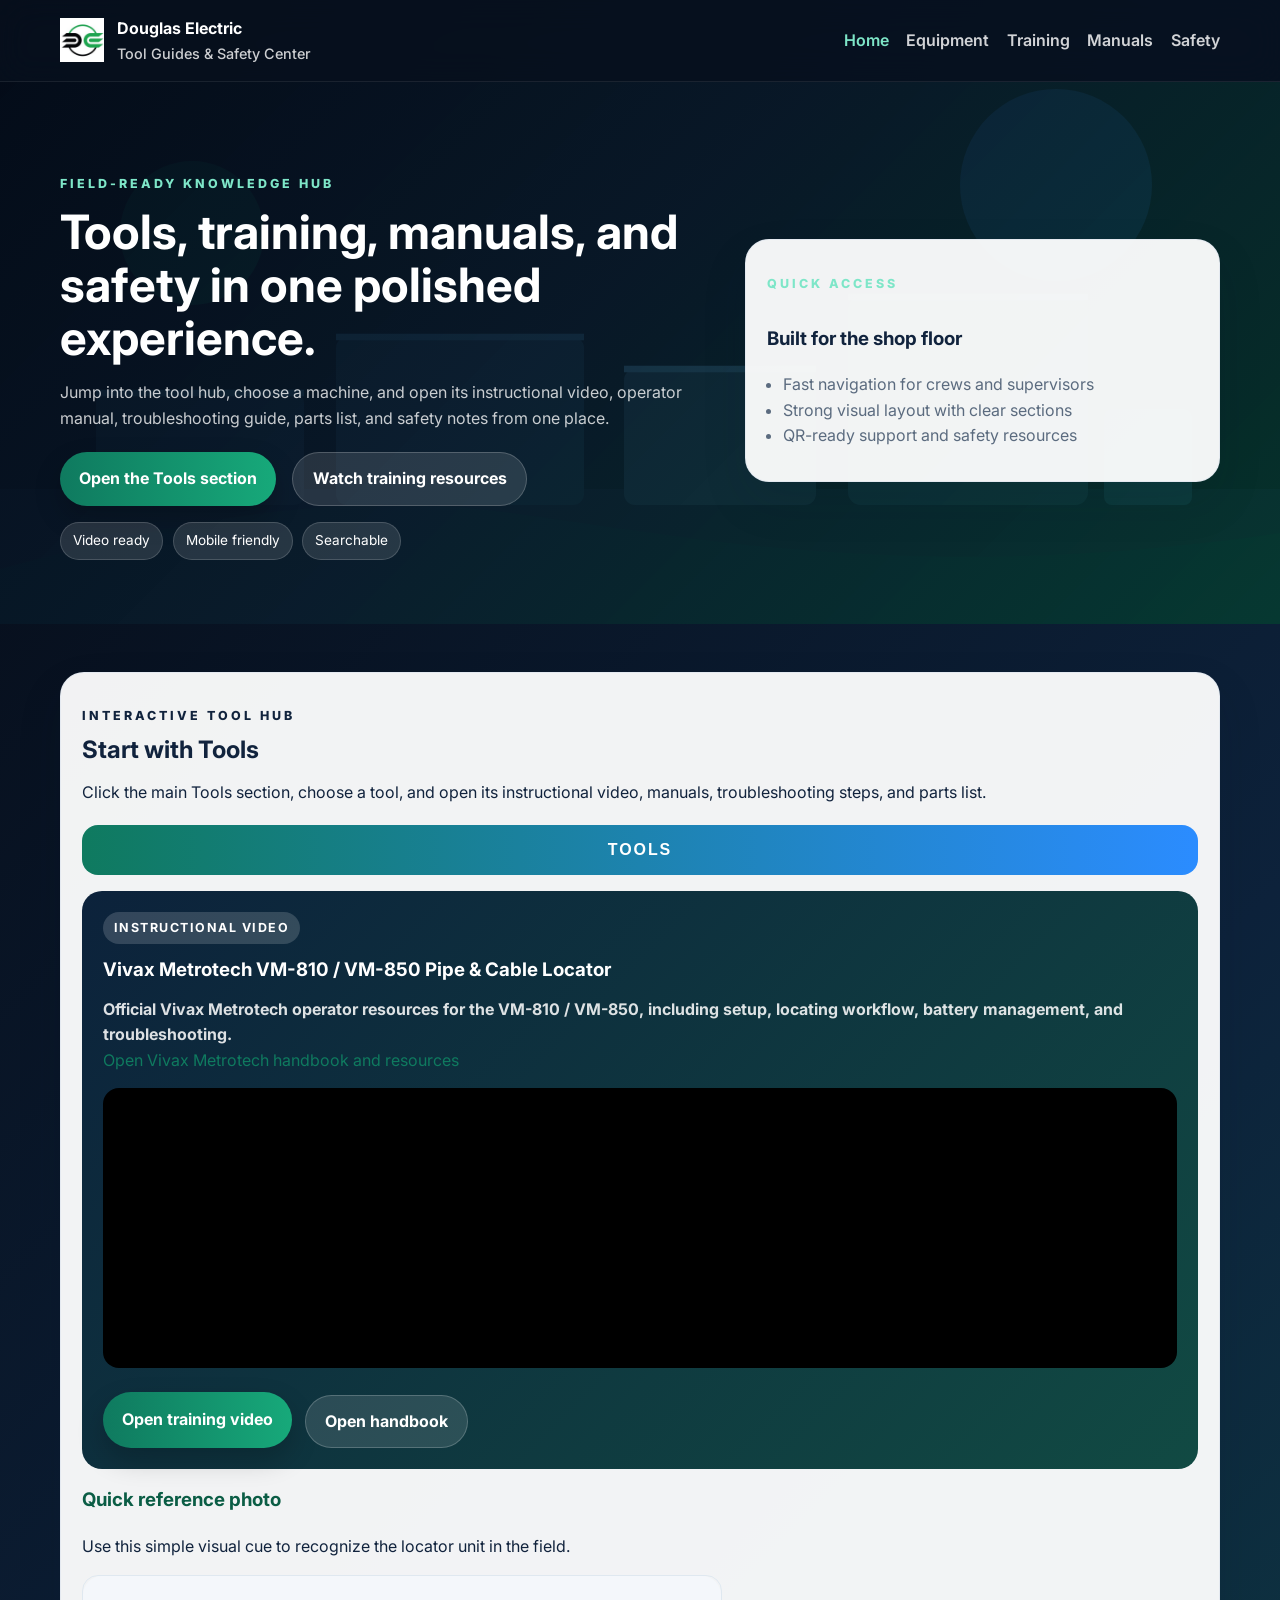
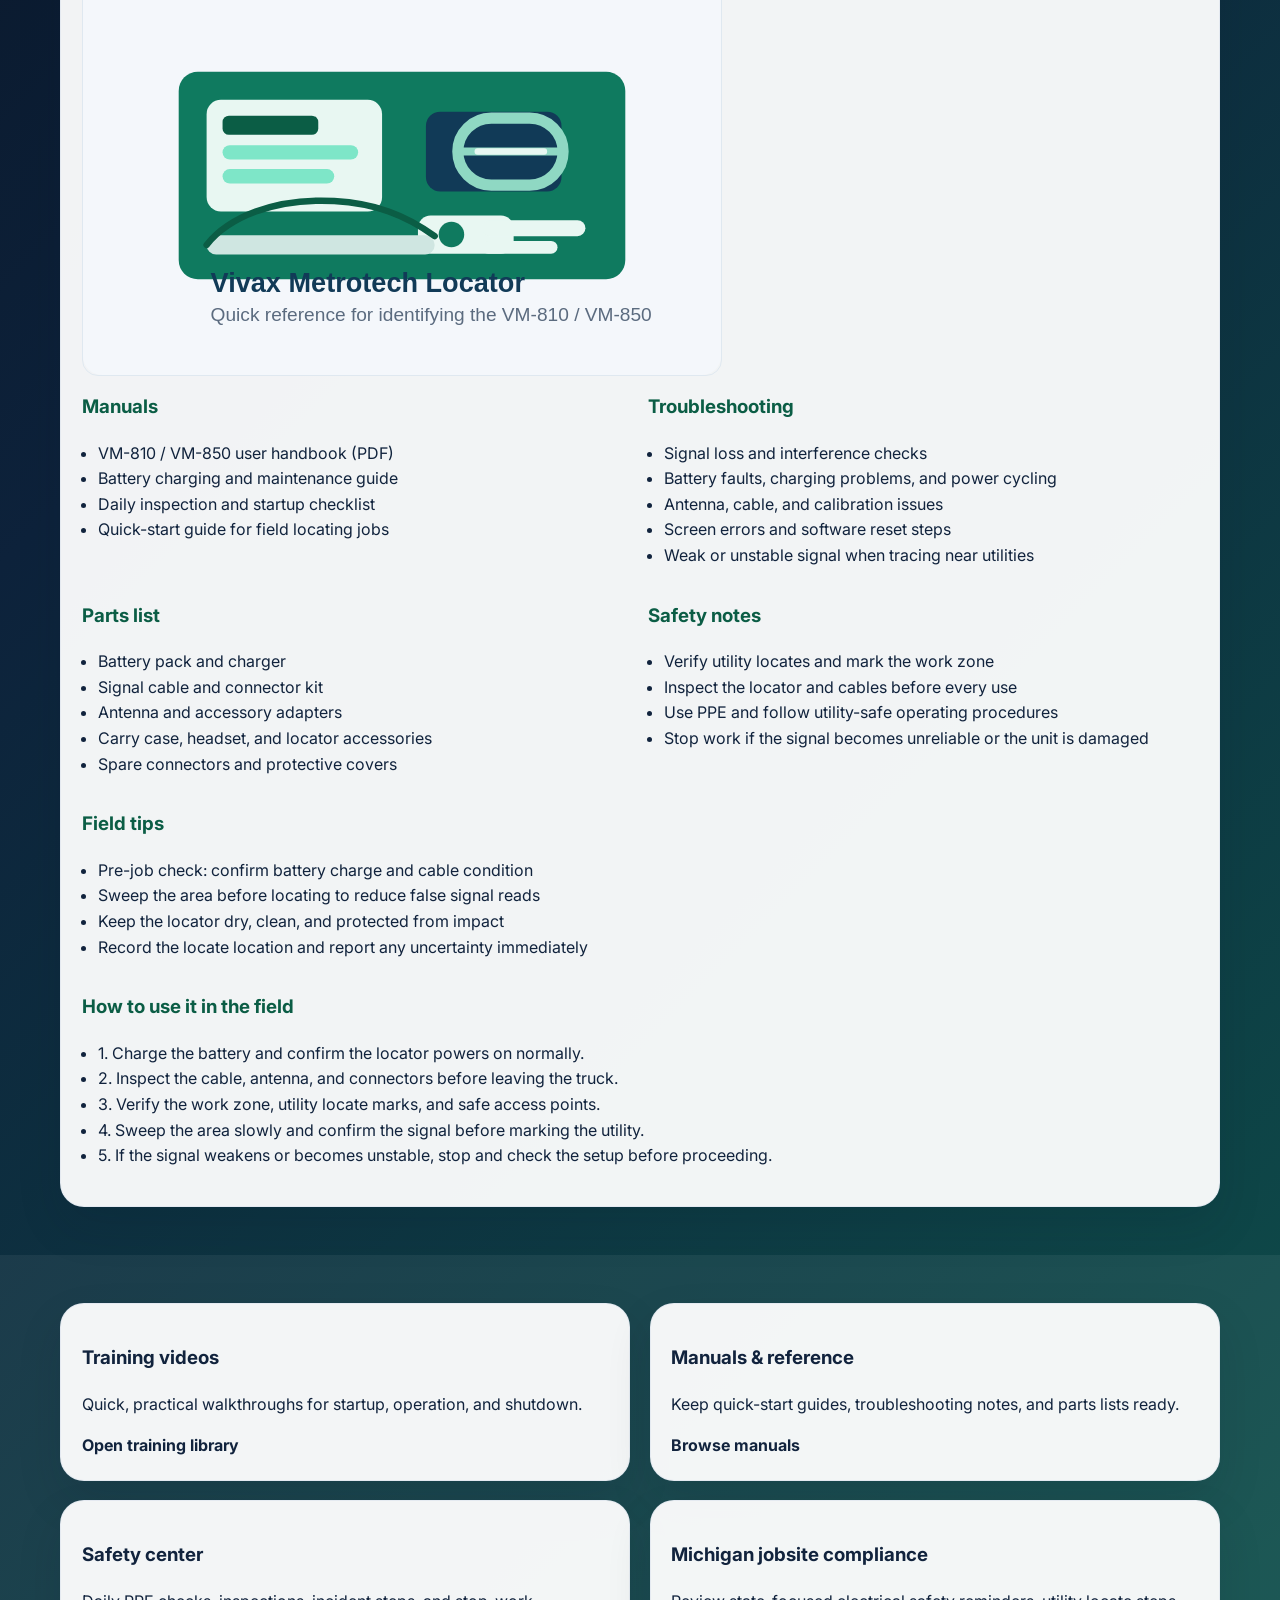
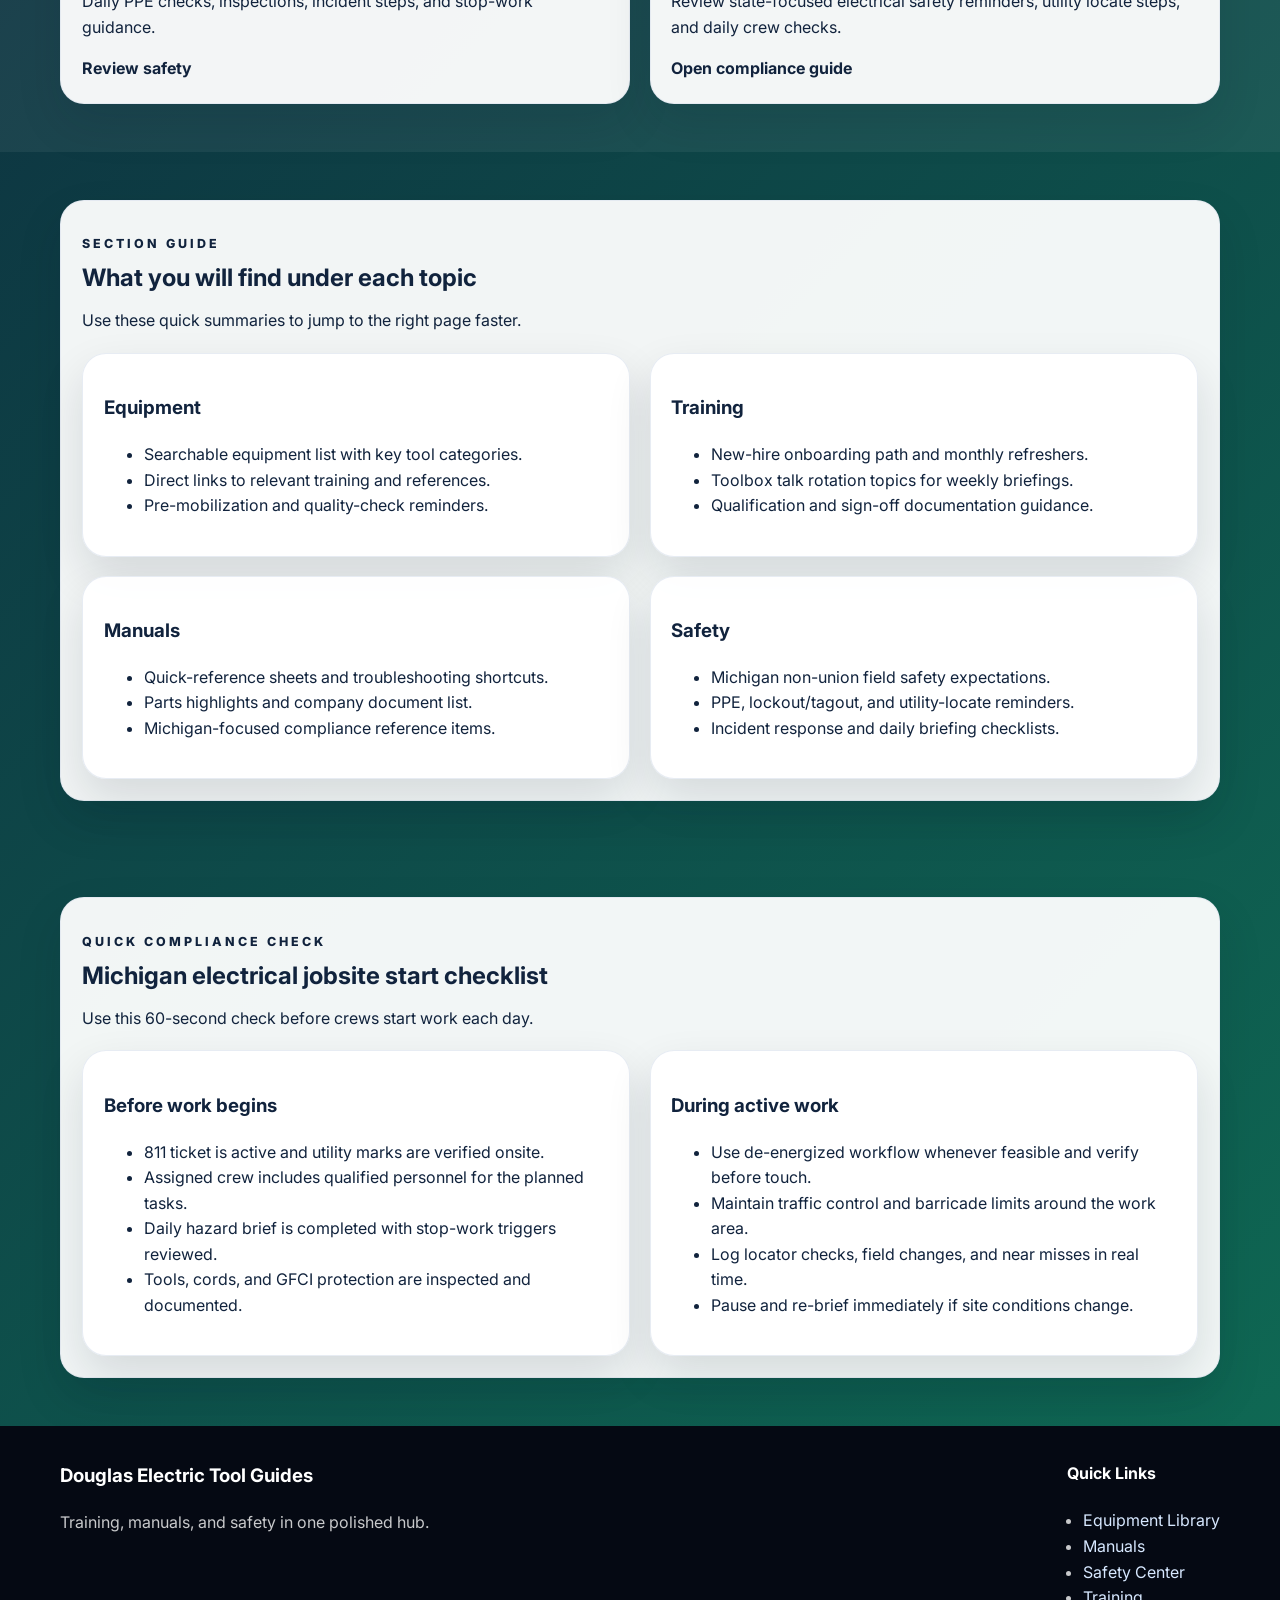
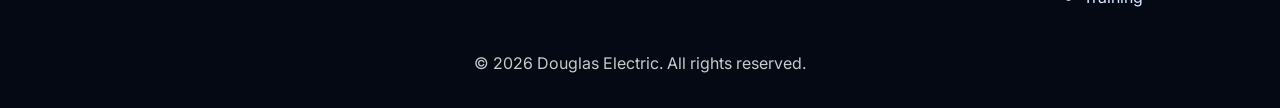
==== index.html @ 8fb86970 "Add VM-810 reference image" ====
<!DOCTYPE html>
<html lang="en">
  <head>
    <meta charset="UTF-8" />
    <meta name="viewport" content="width=device-width, initial-scale=1.0" />
    <meta name="description" content="Douglas Electric Tool Guides is a polished resource hub for equipment training, manuals, troubleshooting, and safety resources." />
    <meta http-equiv="Cache-Control" content="no-cache, no-store, must-revalidate" />
    <meta http-equiv="Pragma" content="no-cache" />
    <meta http-equiv="Expires" content="0" />
    <title>Douglas Electric Tool Guides</title>
    <link rel="preconnect" href="https://fonts.googleapis.com" />
    <link rel="preconnect" href="https://fonts.gstatic.com" crossorigin />
    <link href="https://fonts.googleapis.com/css2?family=Inter:wght@400;500;600;700;800&display=swap" rel="stylesheet" />
    <link rel="stylesheet" href="css/style.css" />
  </head>
  <body>
    <header class="site-header">
      <div class="container nav-bar">
        <a class="brand" href="index.html">
          <img src="images/logo.webp" alt="Douglas Electric logo" />
          <div>
            <strong>Douglas Electric</strong>
            <span>Tool Guides & Safety Center</span>
          </div>
        </a>
        <button class="menu-toggle" aria-label="Toggle navigation">☰</button>
        <nav class="site-nav">
          <a href="index.html" class="active">Home</a>
          <a href="equipment.html">Equipment</a>
          <a href="training.html">Training</a>
          <a href="manuals.html">Manuals</a>
          <a href="safety.html">Safety</a>
        </nav>
      </div>
    </header>

    <main>
      <section class="hero-shell">
        <div class="container hero-grid">
          <div class="hero-copy">
            <p class="eyebrow">Field-ready knowledge hub</p>
            <h1>Tools, training, manuals, and safety in one polished experience.</h1>
            <p class="hero-text">Jump into the tool hub, choose a machine, and open its instructional video, operator manual, troubleshooting guide, parts list, and safety notes from one place.</p>
            <div class="hero-actions">
              <a class="btn btn-primary" href="#toolHub">Open the Tools section</a>
              <a class="btn btn-secondary" href="training.html">Watch training resources</a>
            </div>
            <div class="hero-badges">
              <span>Video ready</span>
              <span>Mobile friendly</span>
              <span>Searchable</span>
            </div>
          </div>
          <div class="hero-panel">
            <div class="hero-panel-card">
              <p class="eyebrow">Quick access</p>
              <h3>Built for the shop floor</h3>
              <ul>
                <li>Fast navigation for crews and supervisors</li>
                <li>Strong visual layout with clear sections</li>
                <li>QR-ready support and safety resources</li>
              </ul>
            </div>
          </div>
        </div>
      </section>

      <section class="section" id="toolHub">
        <div class="container">
          <div class="section-card">
            <div class="section-heading">
              <p class="eyebrow">Interactive tool hub</p>
              <h2>Start with Tools</h2>
              <p>Click the main Tools section, choose a tool, and open its instructional video, manuals, troubleshooting steps, and parts list.</p>
            </div>

            <button class="mega-toggle" id="toolsToggle" type="button">Tools</button>

            <div class="tool-list" id="toolList">
              <button class="tool-choice active" type="button" data-tool="vm810">Vivax Metrotech VM-810 / VM-850 Pipe &amp; Cable Locator</button>
              <button class="tool-choice" type="button" data-tool="fusion">Fusion Machine</button>
              <button class="tool-choice" type="button" data-tool="vacuum">Vacuum Excavator</button>
              <button class="tool-choice" type="button" data-tool="mini">Mini Excavator</button>
              <button class="tool-choice" type="button" data-tool="drill">Directional Drill</button>
              <button class="tool-choice" type="button" data-tool="generator">Generator</button>
            </div>

            <div class="tool-details">
              <div class="video-card">
                <div class="video-screen">
                  <div class="media-preview">
                    <div class="media-badge">Instructional video</div>
                    <h3 id="detailTitle">Vivax Metrotech VM-810 / VM-850</h3>
                    <p id="detailVideo">Start-up, locating workflow, battery care, and troubleshooting guidance for the field.</p>
                    <iframe
                      class="video-frame"
                      title="Vivax Metrotech VM-810 and VM-850 training video"
                      src="https://www.youtube-nocookie.com/embed/Twx8-DdhX3w?rel=0&cachebust=20260730"
                      loading="lazy"
                      referrerpolicy="strict-origin-when-cross-origin"
                      allow="accelerometer; autoplay; clipboard-write; encrypted-media; gyroscope; picture-in-picture; web-share"
                      allowfullscreen>
                    </iframe>
                    <div class="video-actions">
                      <a class="btn btn-primary" href="https://youtu.be/Twx8-DdhX3w" target="_blank" rel="noopener noreferrer">Open training video</a>
                      <a class="btn btn-secondary" href="https://www.vivax-metrotech.com/wp-content/uploads/2021/03/VM-810-VM-850-User-Handbook-VXMT-Eng-V2.1-Publish-20210318.pdf" target="_blank" rel="noopener noreferrer">Open handbook</a>
                    </div>
                  </div>
                </div>
              </div>

              <div class="detail-grid">
                <article class="detail-card" style="grid-column: 1 / -1;">
                  <h3>Quick reference photo</h3>
                  <p>Use this simple visual cue to recognize the locator unit in the field.</p>
                  <img src="images/vm810-reference.svg" alt="Illustrated reference image of a Vivax Metrotech VM-810 / VM-850 pipe and cable locator" style="width:100%; max-width: 640px; border-radius: 16px; margin-top: 0.8rem; border: 1px solid #dfe8f0;" />
                </article>
                <article class="detail-card">
                  <h3>Manuals</h3>
                  <ul id="detailManuals"></ul>
                </article>
                <article class="detail-card">
                  <h3>Troubleshooting</h3>
                  <ul id="detailTrouble"></ul>
                </article>
                <article class="detail-card">
                  <h3>Parts list</h3>
                  <ul id="detailParts"></ul>
                </article>
                <article class="detail-card">
                  <h3>Safety notes</h3>
                  <ul id="detailSafety"></ul>
                </article>
                <article class="detail-card" style="grid-column: 1 / -1;">
                  <h3>Field tips</h3>
                  <ul id="detailFieldTips"></ul>
                </article>
                <article class="detail-card" style="grid-column: 1 / -1;">
                  <h3>How to use it in the field</h3>
                  <ul>
                    <li>1. Charge the battery and confirm the locator powers on normally.</li>
                    <li>2. Inspect the cable, antenna, and connectors before leaving the truck.</li>
                    <li>3. Verify the work zone, utility locate marks, and safe access points.</li>
                    <li>4. Sweep the area slowly and confirm the signal before marking the utility.</li>
                    <li>5. If the signal weakens or becomes unstable, stop and check the setup before proceeding.</li>
                  </ul>
                </article>
              </div>
            </div>
          </div>
        </div>
      </section>

      <section class="section section-alt">
        <div class="container feature-grid">
          <article class="feature-card">
            <h3>Training videos</h3>
            <p>Quick, practical walkthroughs for startup, operation, and shutdown.</p>
            <a href="training.html">Open training library</a>
          </article>
          <article class="feature-card">
            <h3>Manuals & reference</h3>
            <p>Keep quick-start guides, troubleshooting notes, and parts lists ready.</p>
            <a href="manuals.html">Browse manuals</a>
          </article>
          <article class="feature-card">
            <h3>Safety center</h3>
            <p>Daily PPE checks, inspections, incident steps, and stop-work guidance.</p>
            <a href="safety.html">Review safety</a>
          </article>
          <article class="feature-card">
            <h3>Michigan jobsite compliance</h3>
            <p>Review state-focused electrical safety reminders, utility locate steps, and daily crew checks.</p>
            <a href="safety.html">Open compliance guide</a>
          </article>
        </div>
      </section>

      <section class="section">
        <div class="container">
          <div class="section-card">
            <div class="section-heading">
              <p class="eyebrow">Section guide</p>
              <h2>What you will find under each topic</h2>
              <p>Use these quick summaries to jump to the right page faster.</p>
            </div>
            <div class="resource-grid">
              <article class="resource-card">
                <h3>Equipment</h3>
                <ul>
                  <li>Searchable equipment list with key tool categories.</li>
                  <li>Direct links to relevant training and references.</li>
                  <li>Pre-mobilization and quality-check reminders.</li>
                </ul>
              </article>
              <article class="resource-card">
                <h3>Training</h3>
                <ul>
                  <li>New-hire onboarding path and monthly refreshers.</li>
                  <li>Toolbox talk rotation topics for weekly briefings.</li>
                  <li>Qualification and sign-off documentation guidance.</li>
                </ul>
              </article>
              <article class="resource-card">
                <h3>Manuals</h3>
                <ul>
                  <li>Quick-reference sheets and troubleshooting shortcuts.</li>
                  <li>Parts highlights and company document list.</li>
                  <li>Michigan-focused compliance reference items.</li>
                </ul>
              </article>
              <article class="resource-card">
                <h3>Safety</h3>
                <ul>
                  <li>Michigan non-union field safety expectations.</li>
                  <li>PPE, lockout/tagout, and utility-locate reminders.</li>
                  <li>Incident response and daily briefing checklists.</li>
                </ul>
              </article>
            </div>
          </div>
        </div>
      </section>

      <section class="section">
        <div class="container">
          <div class="section-card">
            <div class="section-heading">
              <p class="eyebrow">Quick compliance check</p>
              <h2>Michigan electrical jobsite start checklist</h2>
              <p>Use this 60-second check before crews start work each day.</p>
            </div>
            <div class="resource-grid">
              <article class="resource-card">
                <h3>Before work begins</h3>
                <ul>
                  <li>811 ticket is active and utility marks are verified onsite.</li>
                  <li>Assigned crew includes qualified personnel for the planned tasks.</li>
                  <li>Daily hazard brief is completed with stop-work triggers reviewed.</li>
                  <li>Tools, cords, and GFCI protection are inspected and documented.</li>
                </ul>
              </article>
              <article class="resource-card">
                <h3>During active work</h3>
                <ul>
                  <li>Use de-energized workflow whenever feasible and verify before touch.</li>
                  <li>Maintain traffic control and barricade limits around the work area.</li>
                  <li>Log locator checks, field changes, and near misses in real time.</li>
                  <li>Pause and re-brief immediately if site conditions change.</li>
                </ul>
              </article>
            </div>
          </div>
        </div>
      </section>
    </main>

    <footer class="site-footer">
      <div class="container footer-grid">
        <div>
          <h3>Douglas Electric Tool Guides</h3>
          <p>Training, manuals, and safety in one polished hub.</p>
        </div>
        <div>
          <h4>Quick Links</h4>
          <ul>
            <li><a href="equipment.html">Equipment Library</a></li>
            <li><a href="manuals.html">Manuals</a></li>
            <li><a href="safety.html">Safety Center</a></li>
            <li><a href="training.html">Training</a></li>
          </ul>
        </div>
      </div>
      <p class="footer-copy">© <span id="year"></span> Douglas Electric. All rights reserved.</p>
    </footer>

    <script src="js/script.js?v=20260801"></script>
  </body>
</html>
---- css/style.css ----
:root {
  --bg: #07111f;
  --surface: #fff;
  --surface-alt: #f4f7fb;
  --text: #11233d;
  --muted: #5b6b7f;
  --primary: #0f7a5f;
  --primary-dark: #0b5d45;
  --accent: #2b8cff;
  --border: #e1e8f0;
  --shadow: 0 20px 45px rgba(6, 23, 38, 0.12);
}

* {
  box-sizing: border-box;
}

body {
  margin: 0;
  font-family: 'Inter', sans-serif;
  color: var(--text);
  background: linear-gradient(135deg, #050913 0%, #0d223b 35%, #0f6d55 100%);
  line-height: 1.6;
}

a {
  color: var(--primary);
  text-decoration: none;
}

img {
  max-width: 100%;
  display: block;
}

.container {
  width: min(1160px, calc(100% - 2rem));
  margin: 0 auto;
}

.site-header {
  position: sticky;
  top: 0;
  z-index: 50;
  background: rgba(7, 17, 31, 0.8);
  backdrop-filter: blur(16px);
  border-bottom: 1px solid rgba(255,255,255,0.08);
}

.nav-bar {
  display: flex;
  align-items: center;
  justify-content: space-between;
  padding: 1rem 0;
  gap: 1rem;
}

.brand {
  display: flex;
  align-items: center;
  gap: 0.8rem;
  color: #fff;
  font-weight: 700;
}

.brand img {
  width: 44px;
  height: 44px;
}

.brand span {
  display: block;
  font-size: 0.9rem;
  color: rgba(255,255,255,0.8);
  font-weight: 500;
}

.site-nav {
  display: flex;
  align-items: center;
  gap: 1.1rem;
  flex-wrap: wrap;
}

.site-nav a {
  color: rgba(255,255,255,0.82);
  font-weight: 600;
  transition: color 0.2s ease;
}

.site-nav a:hover,
.site-nav a.active {
  color: #7ee6c8;
}

.menu-toggle {
  display: none;
  border: 0;
  background: rgba(255,255,255,0.16);
  color: #fff;
  font-size: 1.2rem;
  padding: 0.6rem 0.8rem;
  border-radius: 999px;
}

.hero-shell {
  padding: 5rem 0 4rem;
  background:
    linear-gradient(135deg, rgba(3, 11, 24, 0.92) 0%, rgba(9, 25, 41, 0.83) 45%, rgba(4, 61, 46, 0.74) 100%),
    url('../images/industrial-bg.svg') center/cover no-repeat;
}

.hero-grid {
  display: grid;
  grid-template-columns: 1.1fr 0.8fr;
  gap: 2rem;
  align-items: center;
}

.eyebrow {
  display: inline-block;
  text-transform: uppercase;
  letter-spacing: 0.24em;
  font-size: 0.78rem;
  font-weight: 800;
  color: #7ee6c8;
  margin-bottom: 0.7rem;
}

.hero-copy h1,
.page-banner h1,
.section-heading h2 {
  margin: 0 0 0.8rem;
  line-height: 1.12;
  color: #fff;
}

.hero-copy h1 {
  font-size: clamp(2rem, 3.7vw, 3.4rem);
}

.hero-text,
.page-banner p,
.section-heading p,
.tool-card p,
.resource-card p,
.resource-card li,
.feature-card p,
.site-footer p,
.site-footer li {
  color: rgba(255,255,255,0.78);
}

.resource-card h3,
.resource-card p,
.resource-card li,
.feature-card h3,
.feature-card p,
.tool-card h3,
.tool-card p,
.detail-card h3,
.detail-card li {
  color: var(--text);
}

.resource-card ul,
.feature-card ul,
.tool-card ul,
.detail-card ul {
  color: var(--muted);
}

article.resource-card *,
article.feature-card *,
article.tool-card *,
div.detail-card * {
  color: var(--text) !important;
}

article.resource-card ul,
article.feature-card ul,
article.tool-card ul,
div.detail-card ul {
  color: var(--muted) !important;
}

.hero-actions {
  display: flex;
  flex-wrap: wrap;
  gap: 1rem;
  margin: 1.3rem 0 1rem;
}

.btn {
  display: inline-flex;
  align-items: center;
  justify-content: center;
  padding: 0.8rem 1.2rem;
  border-radius: 999px;
  font-weight: 700;
  transition: transform 0.2s ease, box-shadow 0.2s ease;
}

.btn:hover {
  transform: translateY(-2px);
}

.btn-primary {
  background: linear-gradient(90deg, var(--primary), #17a97a);
  color: #fff;
  box-shadow: 0 12px 28px rgba(0,0,0,0.2);
}

.btn-secondary {
  background: rgba(255,255,255,0.12);
  color: #fff;
  border: 1px solid rgba(255,255,255,0.2);
}

.hero-badges {
  display: flex;
  flex-wrap: wrap;
  gap: 0.6rem;
  margin-top: 1rem;
}

.hero-badges span {
  background: rgba(255,255,255,0.12);
  color: #fff;
  border: 1px solid rgba(255,255,255,0.16);
  padding: 0.45rem 0.75rem;
  border-radius: 999px;
  font-size: 0.85rem;
}

.hero-panel-card,
.section-card,
.feature-card,
.tool-card,
.resource-card {
  background: rgba(255,255,255,0.95);
  color: var(--text);
  padding: 1.3rem;
  border-radius: 24px;
  box-shadow: var(--shadow);
  border: 1px solid rgba(225,232,240,0.8);
}

.hero-panel-card ul {
  padding-left: 1rem;
  margin: 0.7rem 0;
  color: var(--muted);
}

.section {
  padding: 3rem 0;
}

.section-alt {
  background: rgba(255,255,255,0.06);
}

.section-heading {
  margin-bottom: 1.2rem;
}

.section-card .section-heading h2,
.section-card .section-heading p {
  color: var(--text);
}

.mega-toggle {
  width: 100%;
  padding: 1rem 1.2rem;
  border: 0;
  border-radius: 16px;
  background: linear-gradient(90deg, var(--primary), var(--accent));
  color: #fff;
  font-size: 1rem;
  font-weight: 800;
  cursor: pointer;
  text-transform: uppercase;
  letter-spacing: 0.12em;
}

.tool-list {
  display: none;
  grid-template-columns: repeat(2, minmax(0, 1fr));
  gap: 0.8rem;
  margin-top: 1rem;
}

.tool-list.open {
  display: grid;
}

.tool-choice {
  border: 1px solid var(--border);
  background: var(--surface-alt);
  color: var(--text);
  padding: 0.9rem 1rem;
  border-radius: 14px;
  font-weight: 700;
  cursor: pointer;
  text-align: left;
}

.tool-choice.active {
  background: linear-gradient(90deg, rgba(15,122,95,.13), rgba(43,140,255,.14));
  border-color: rgba(15,122,95,.3);
}

.tool-details {
  margin-top: 1rem;
}

.video-card {
  margin-bottom: 1rem;
}

.video-screen {
  display: flex;
  align-items: center;
  gap: 1rem;
  padding: 1.3rem 1.3rem;
  background: linear-gradient(135deg, #0c223b, #114a43);
  color: #fff;
  border-radius: 20px;
}

.media-preview {
  display: flex;
  flex-direction: column;
  gap: 0.7rem;
  width: 100%;
}

.media-preview h3 {
  margin: 0;
  color: #fff;
}

.media-preview p {
  margin: 0;
  color: rgba(255,255,255,0.86);
}

.media-badge {
  display: inline-flex;
  align-self: flex-start;
  padding: 0.4rem 0.7rem;
  border-radius: 999px;
  background: rgba(255,255,255,0.16);
  font-size: 0.78rem;
  font-weight: 700;
  letter-spacing: 0.12em;
  text-transform: uppercase;
}

.media-preview .btn-secondary {
  width: fit-content;
  margin-top: 0.2rem;
}

.video-frame {
  width: 100%;
  min-height: 280px;
  border: 0;
  border-radius: 16px;
  margin: 0.2rem 0 0.8rem;
  background: #000;
}

.video-actions {
  display: flex;
  flex-wrap: wrap;
  gap: 0.8rem;
}

.detail-grid {
  display: grid;
  grid-template-columns: repeat(2, minmax(0, 1fr));
  gap: 1rem;
}

.detail-card h3 {
  margin-top: 0;
  color: var(--primary-dark);
}

.detail-card ul {
  padding-left: 1rem;
  color: var(--muted);
}

.feature-grid,
.tool-grid,
.resource-grid {
  display: grid;
  grid-template-columns: repeat(2, minmax(0, 1fr));
  gap: 1.2rem;
}

.feature-card a,
.tool-card a,
.resource-card a {
  font-weight: 700;
}

.page-shell {
  padding-bottom: 2rem;
}

.page-banner {
  padding: 3.2rem 0 1.6rem;
  background: linear-gradient(135deg, rgba(15,122,95,0.14), rgba(43,140,255,0.12));
}

.page-banner h1 {
  font-size: clamp(1.8rem, 2.8vw, 2.6rem);
  color: var(--text);
}

.site-footer {
  background: #050913;
  color: #fff;
  padding: 2.2rem 0 1rem;
}

.footer-grid {
  display: flex;
  justify-content: space-between;
  gap: 2rem;
  align-items: start;
}

.site-footer h3,
.site-footer h4 {
  margin-top: 0;
}

.site-footer a {
  color: #d7e8ff;
}

.site-footer ul {
  padding-left: 1rem;
}

.footer-copy {
  text-align: center;
  margin-top: 1.5rem;
  color: #95abc1;
}

.qr-code {
  width: 180px;
  height: 180px;
  border-radius: 16px;
  margin-top: 1rem;
}

.sr-only {
  position: absolute;
  width: 1px;
  height: 1px;
  padding: 0;
  margin: -1px;
  overflow: hidden;
  clip: rect(0,0,0,0);
  border: 0;
}

@media (max-width: 900px) {
  .hero-grid,
  .feature-grid,
  .tool-grid,
  .resource-grid,
  .detail-grid {
    grid-template-columns: 1fr;
  }
}

@media (max-width: 760px) {
  .menu-toggle {
    display: inline-block;
  }

  .site-nav {
    display: none;
    position: absolute;
    top: 72px;
    right: 1rem;
    background: #fff;
    padding: 1rem;
    border-radius: 16px;
    box-shadow: var(--shadow);
    flex-direction: column;
    align-items: flex-start;
    min-width: 180px;
  }

  .site-nav.open {
    display: flex;
  }

  .footer-grid {
    flex-direction: column;
  }

  .tool-list {
    grid-template-columns: 1fr;
  }
}
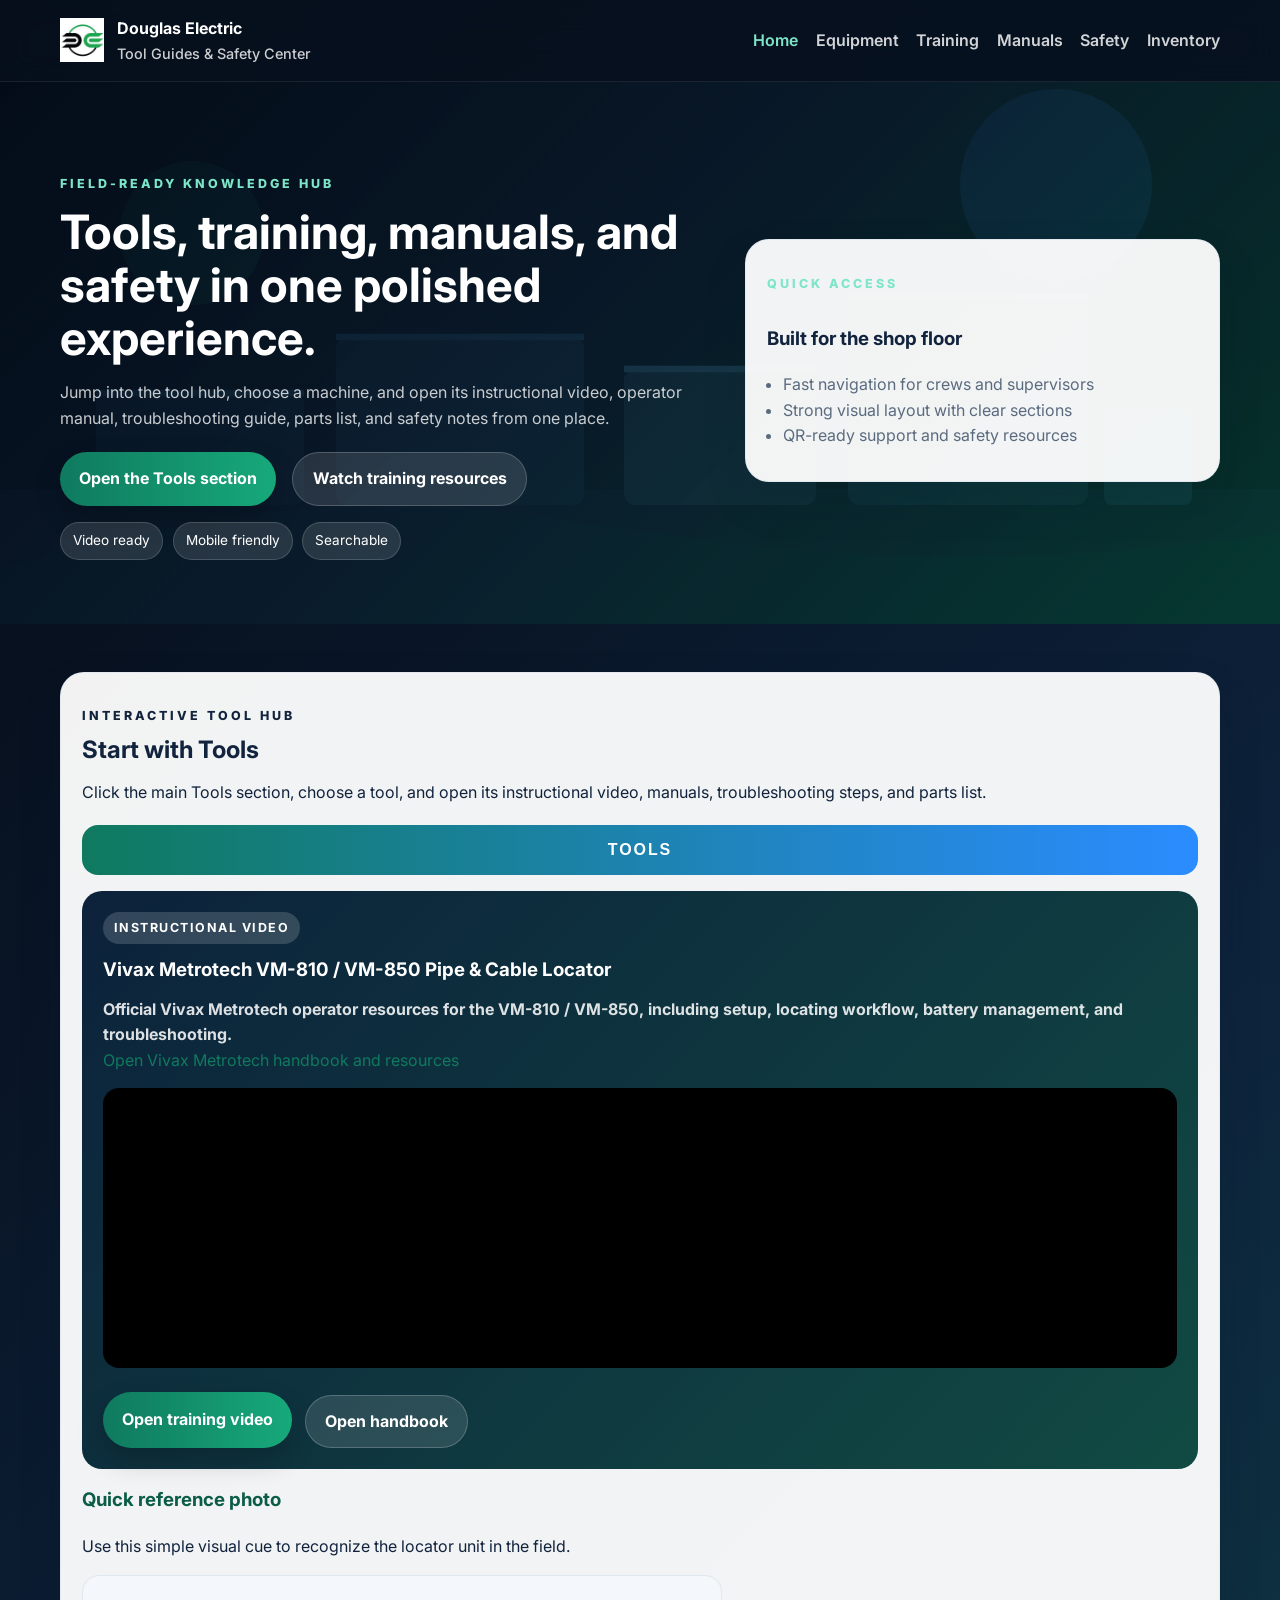
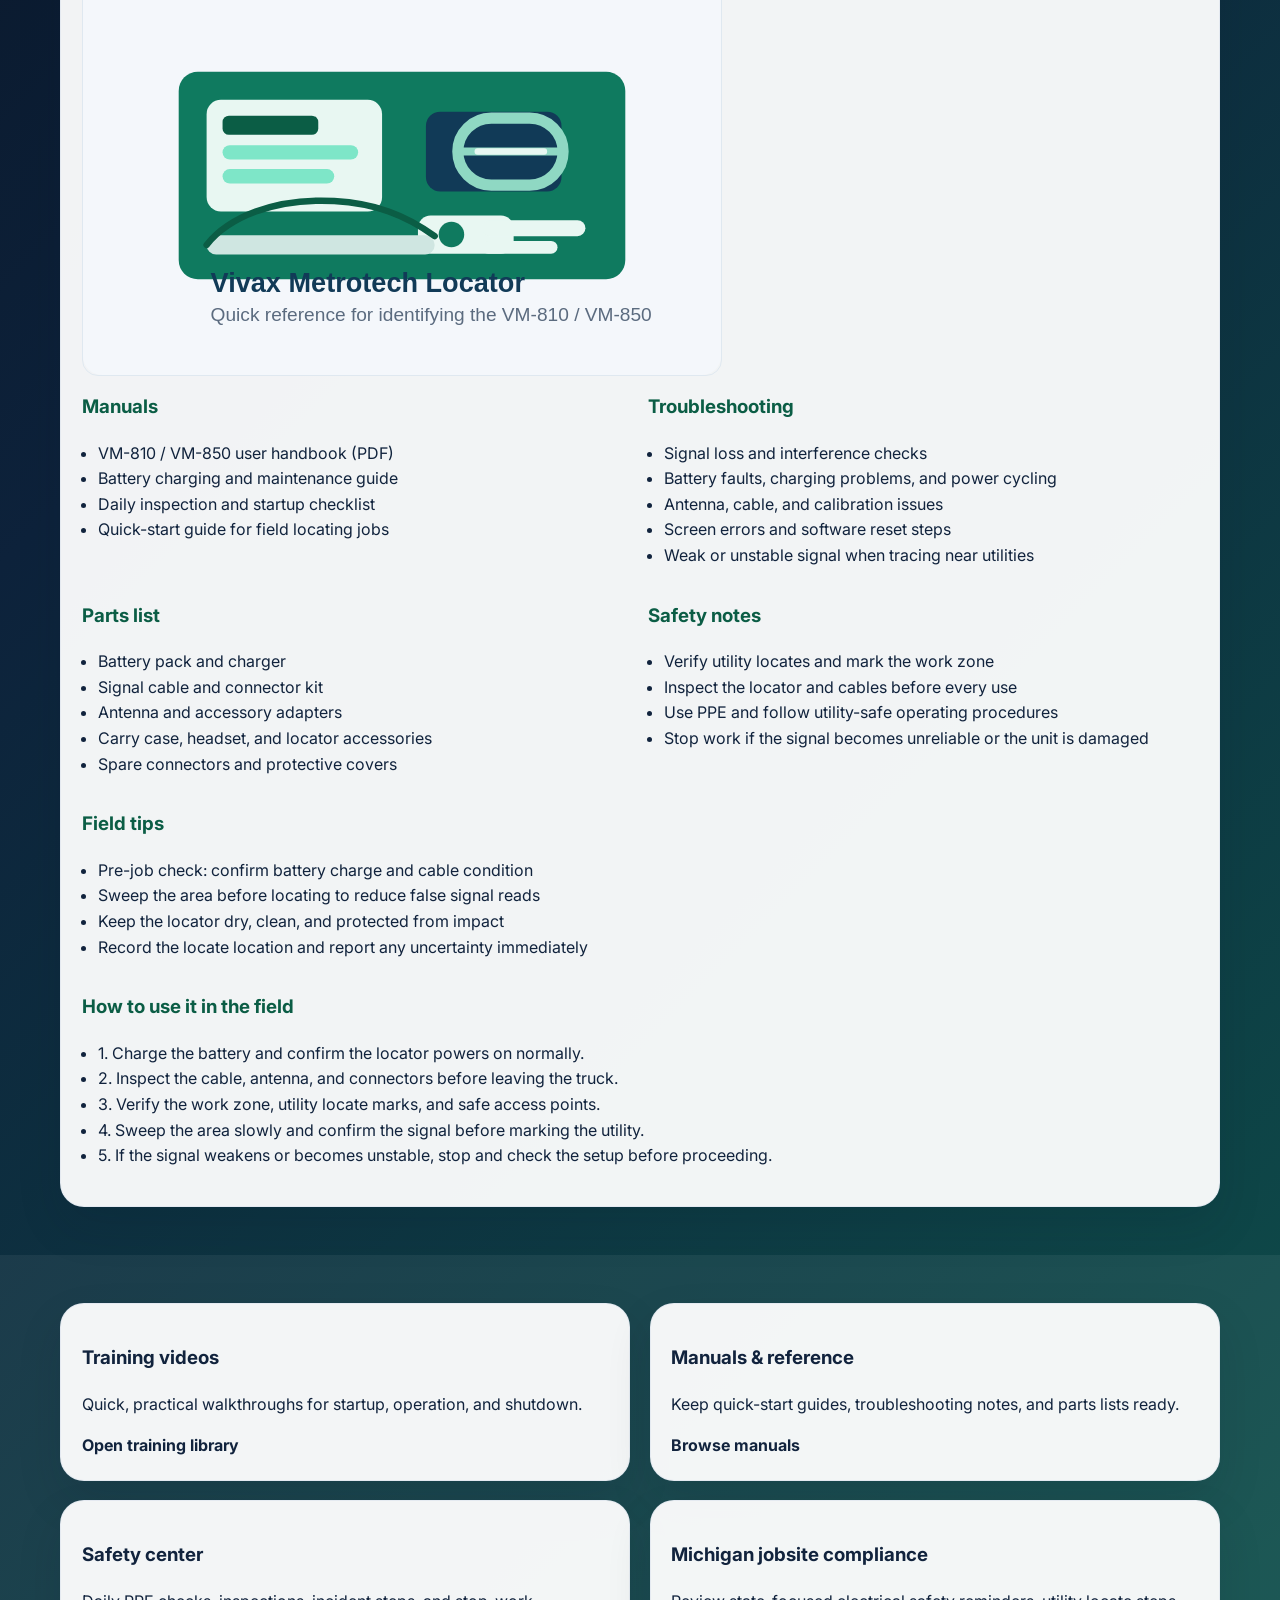
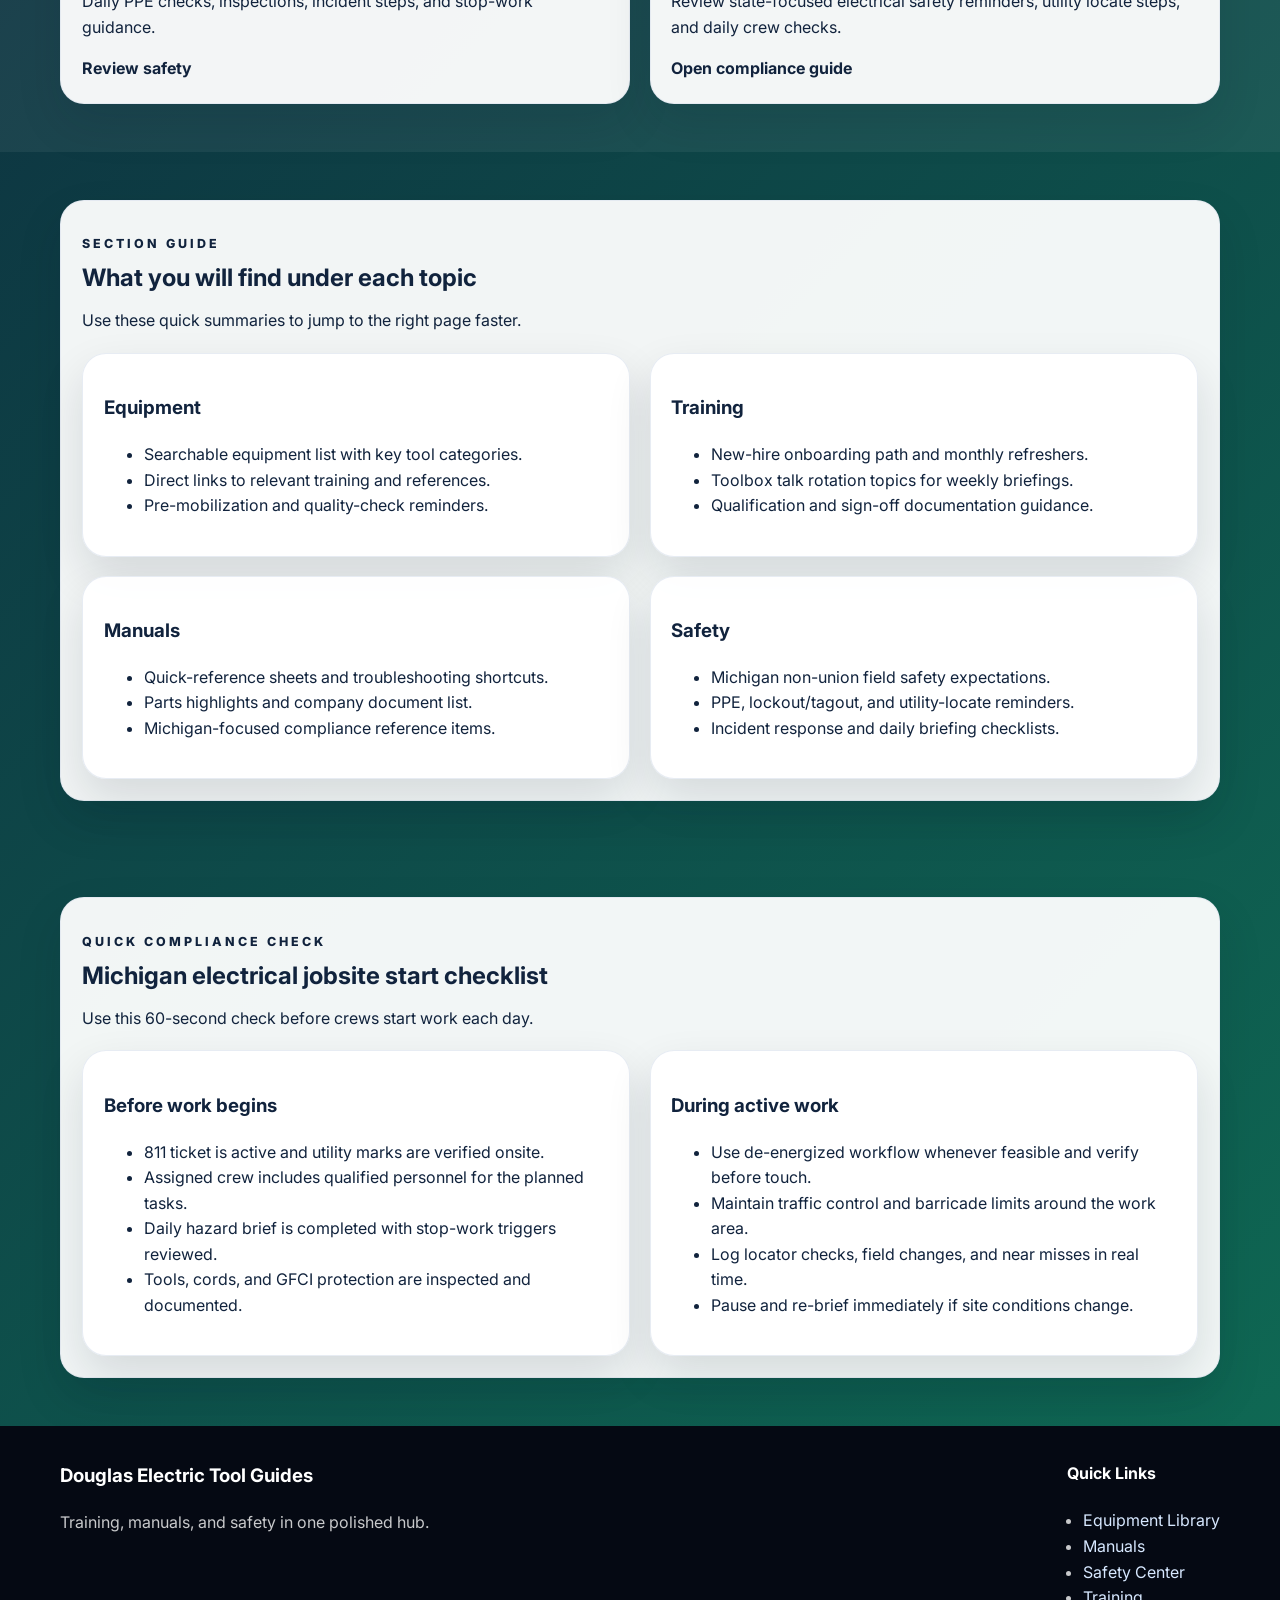
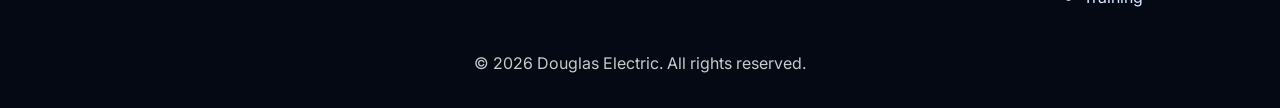
==== commit 66d9b211: "Add inventory page and navigation" ====
--- a/index.html
+++ b/index.html
@@ -30,6 +30,7 @@
           <a href="training.html">Training</a>
           <a href="manuals.html">Manuals</a>
           <a href="safety.html">Safety</a>
+          <a href="inventory.html">Inventory</a>
         </nav>
       </div>
     </header>
--- a/css/style.css
+++ b/css/style.css
@@ -409,6 +409,42 @@
 
 .page-shell {
   padding-bottom: 2rem;
+}
+
+.inventory-list {
+  display: grid;
+  gap: 1rem;
+}
+
+.inventory-row {
+  display: grid;
+  grid-template-columns: 140px 1fr;
+  gap: 1rem;
+  align-items: center;
+  background: rgba(255,255,255,0.95);
+  border: 1px solid rgba(225,232,240,0.8);
+  border-radius: 20px;
+  padding: 1rem;
+  box-shadow: var(--shadow);
+}
+
+.inventory-row img {
+  width: 100%;
+  height: 100px;
+  object-fit: cover;
+  border-radius: 14px;
+  background: var(--surface-alt);
+}
+
+.inventory-row h3 {
+  margin: 0 0 0.35rem;
+  color: var(--text);
+}
+
+.inventory-row p {
+  margin: 0;
+  color: var(--muted);
+  font-weight: 600;
 }
 
 .page-banner {
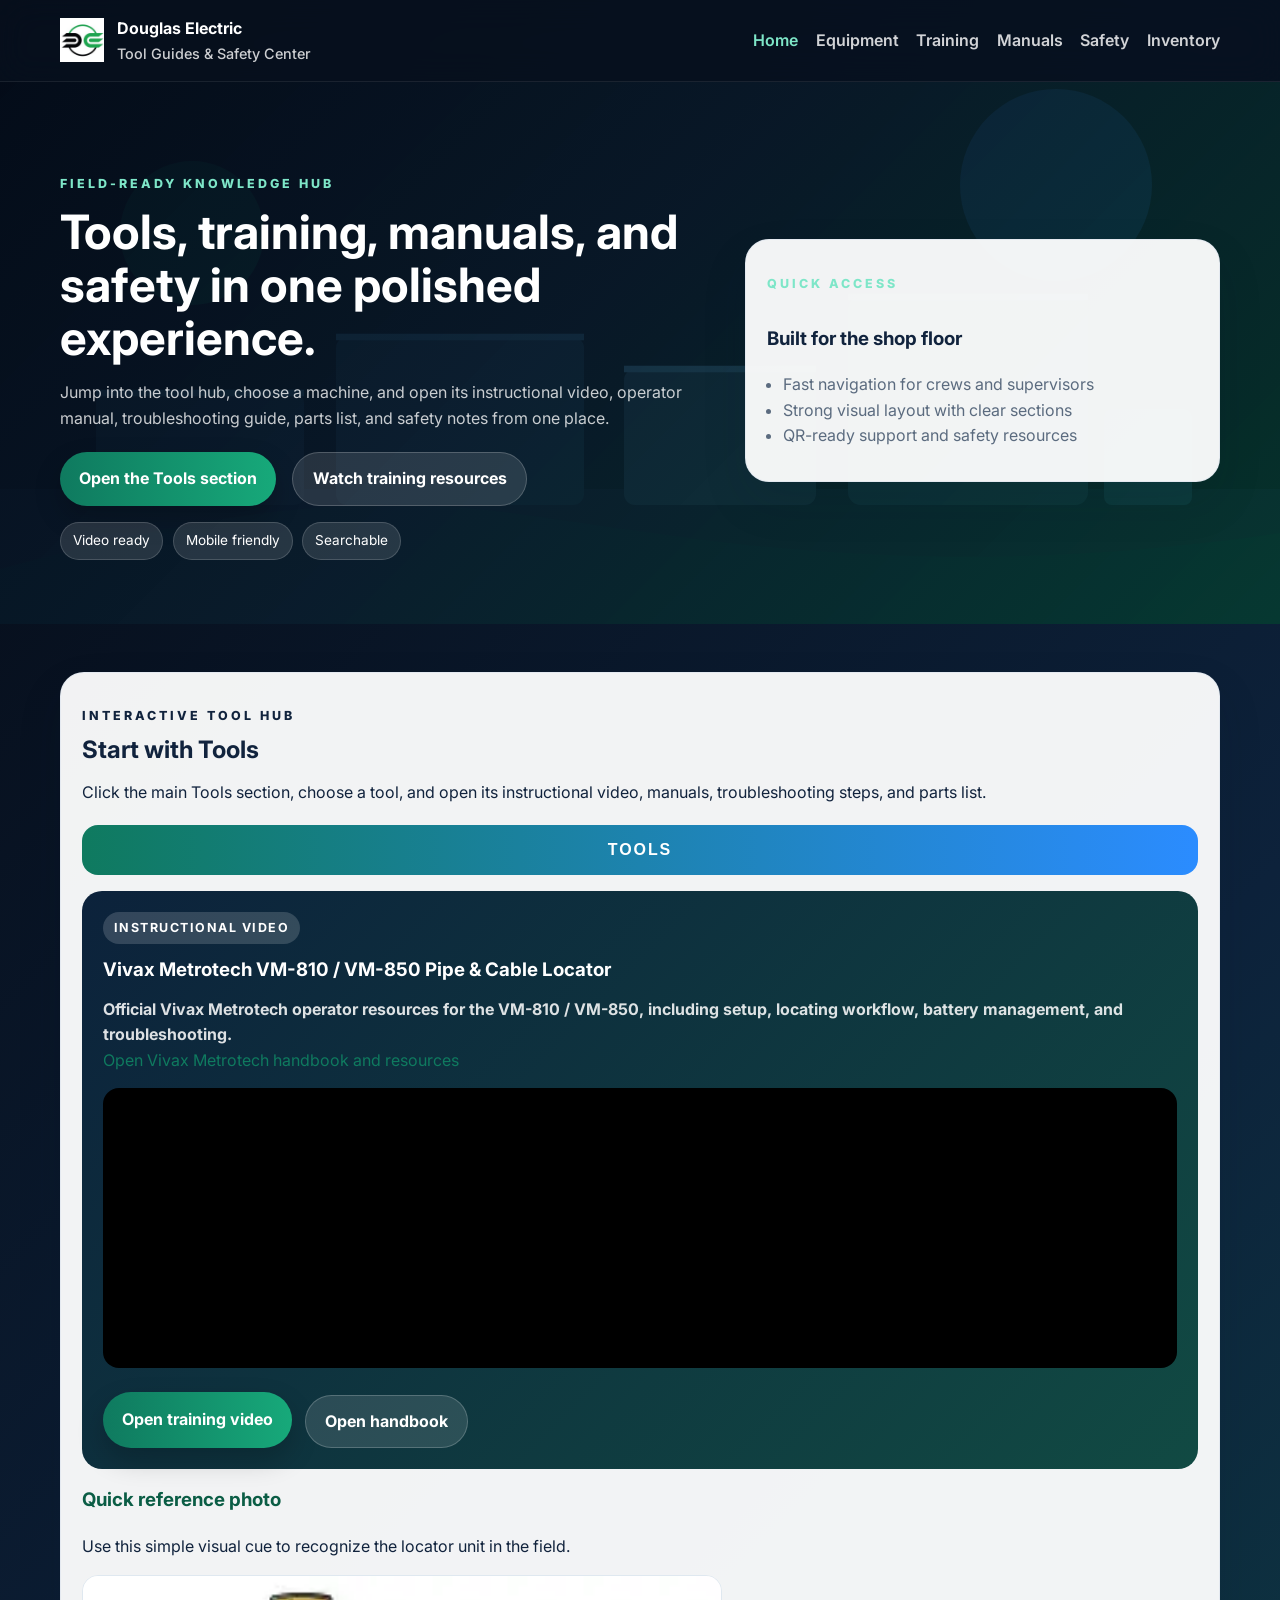
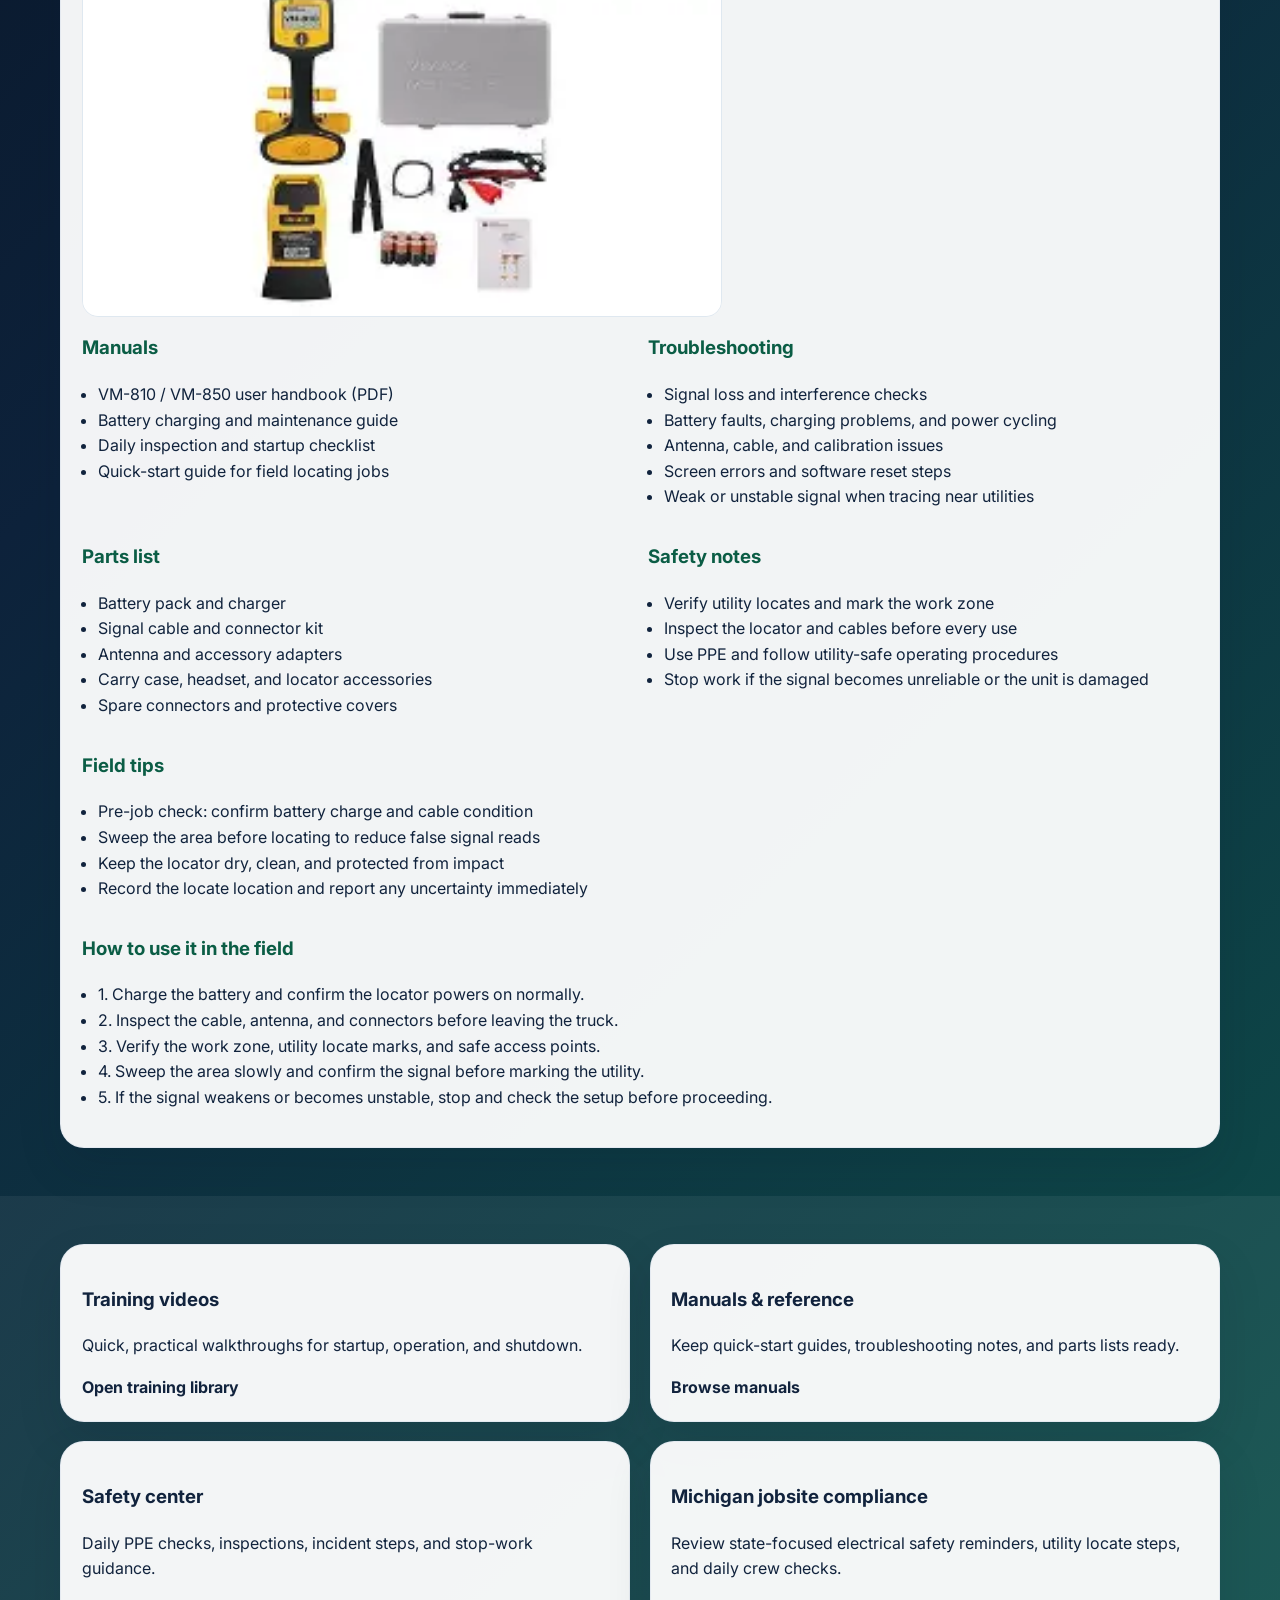
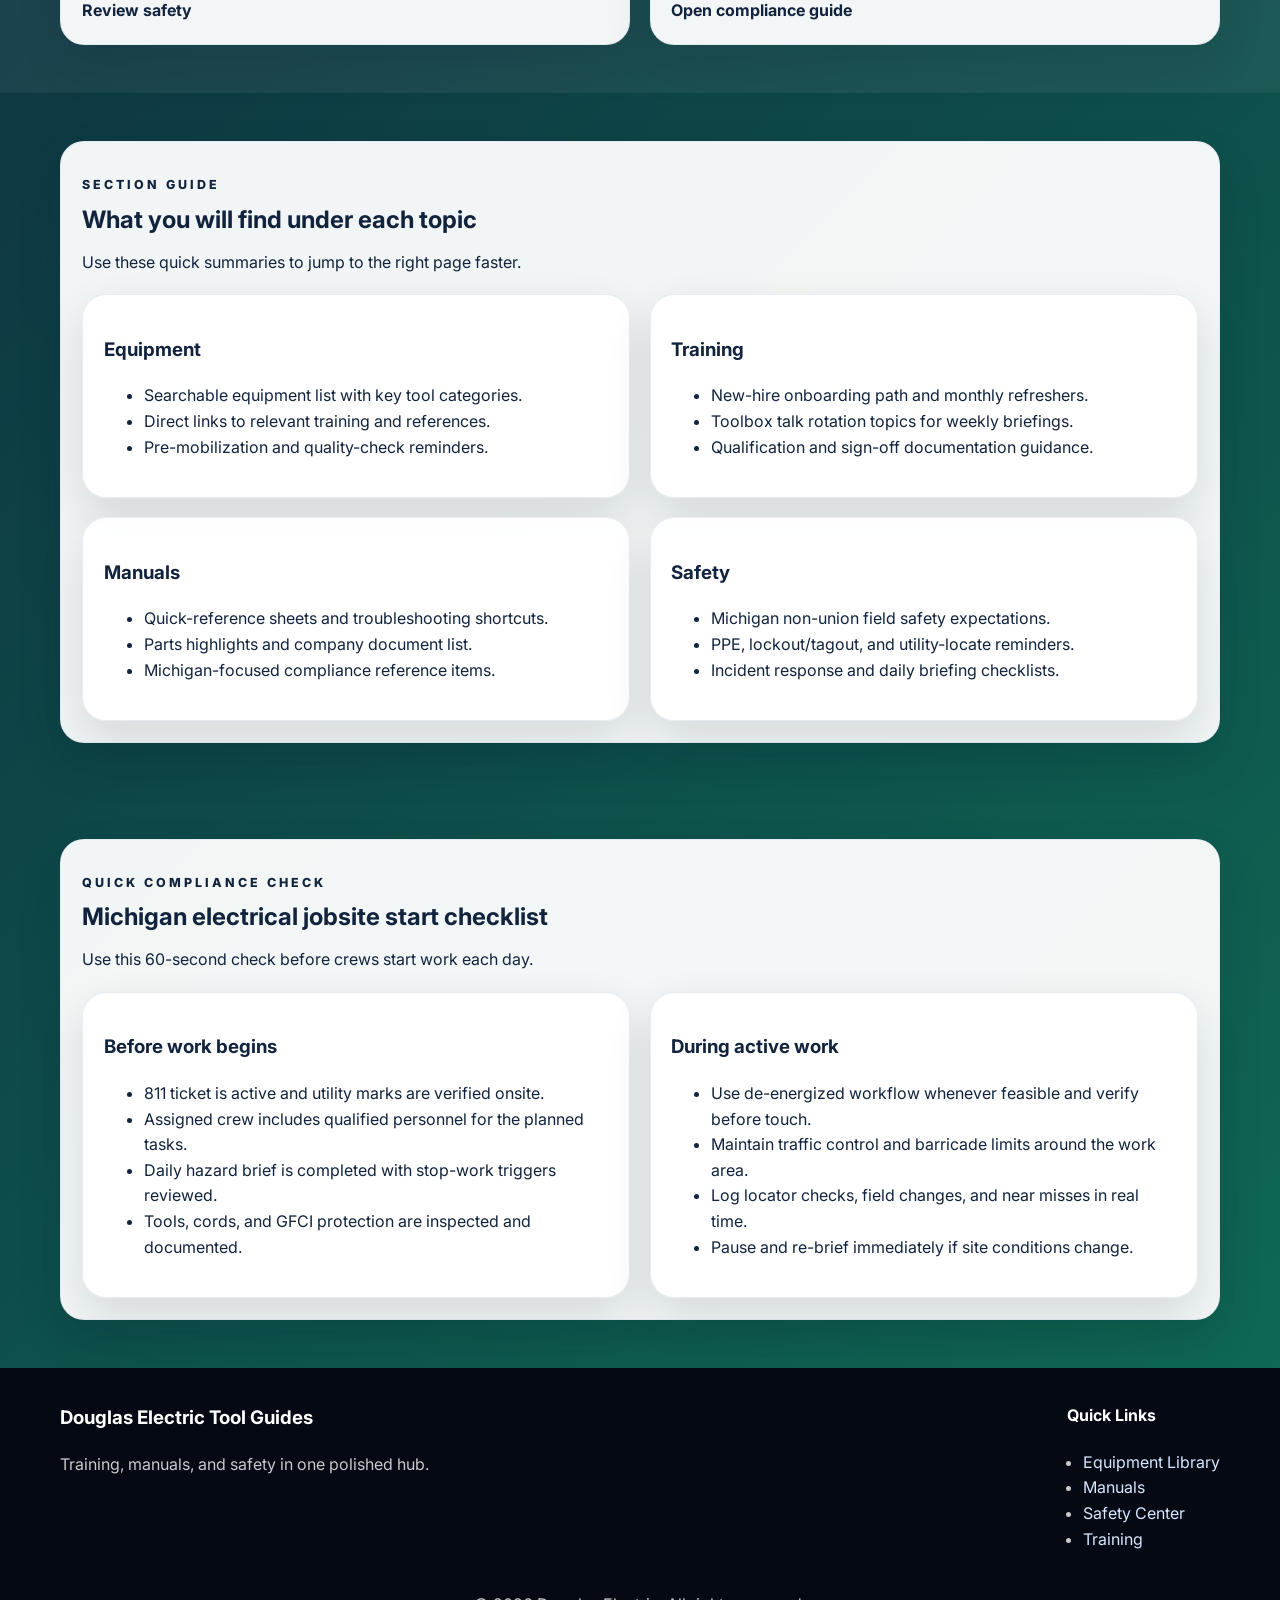
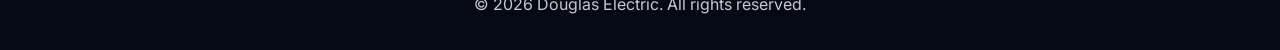
==== commit 5433767c: "Update Vivax photo and deploy branch" ====
--- a/index.html
+++ b/index.html
@@ -114,7 +114,7 @@
                 <article class="detail-card" style="grid-column: 1 / -1;">
                   <h3>Quick reference photo</h3>
                   <p>Use this simple visual cue to recognize the locator unit in the field.</p>
-                  <img src="images/vm810-reference.svg" alt="Illustrated reference image of a Vivax Metrotech VM-810 / VM-850 pipe and cable locator" style="width:100%; max-width: 640px; border-radius: 16px; margin-top: 0.8rem; border: 1px solid #dfe8f0;" />
+                  <img src="images/vm810-photo.webp" alt="Vivax Metrotech VM-810 / VM-850 locator kit photo" style="width:100%; max-width: 640px; border-radius: 16px; margin-top: 0.8rem; border: 1px solid #dfe8f0;" />
                 </article>
                 <article class="detail-card">
                   <h3>Manuals</h3>
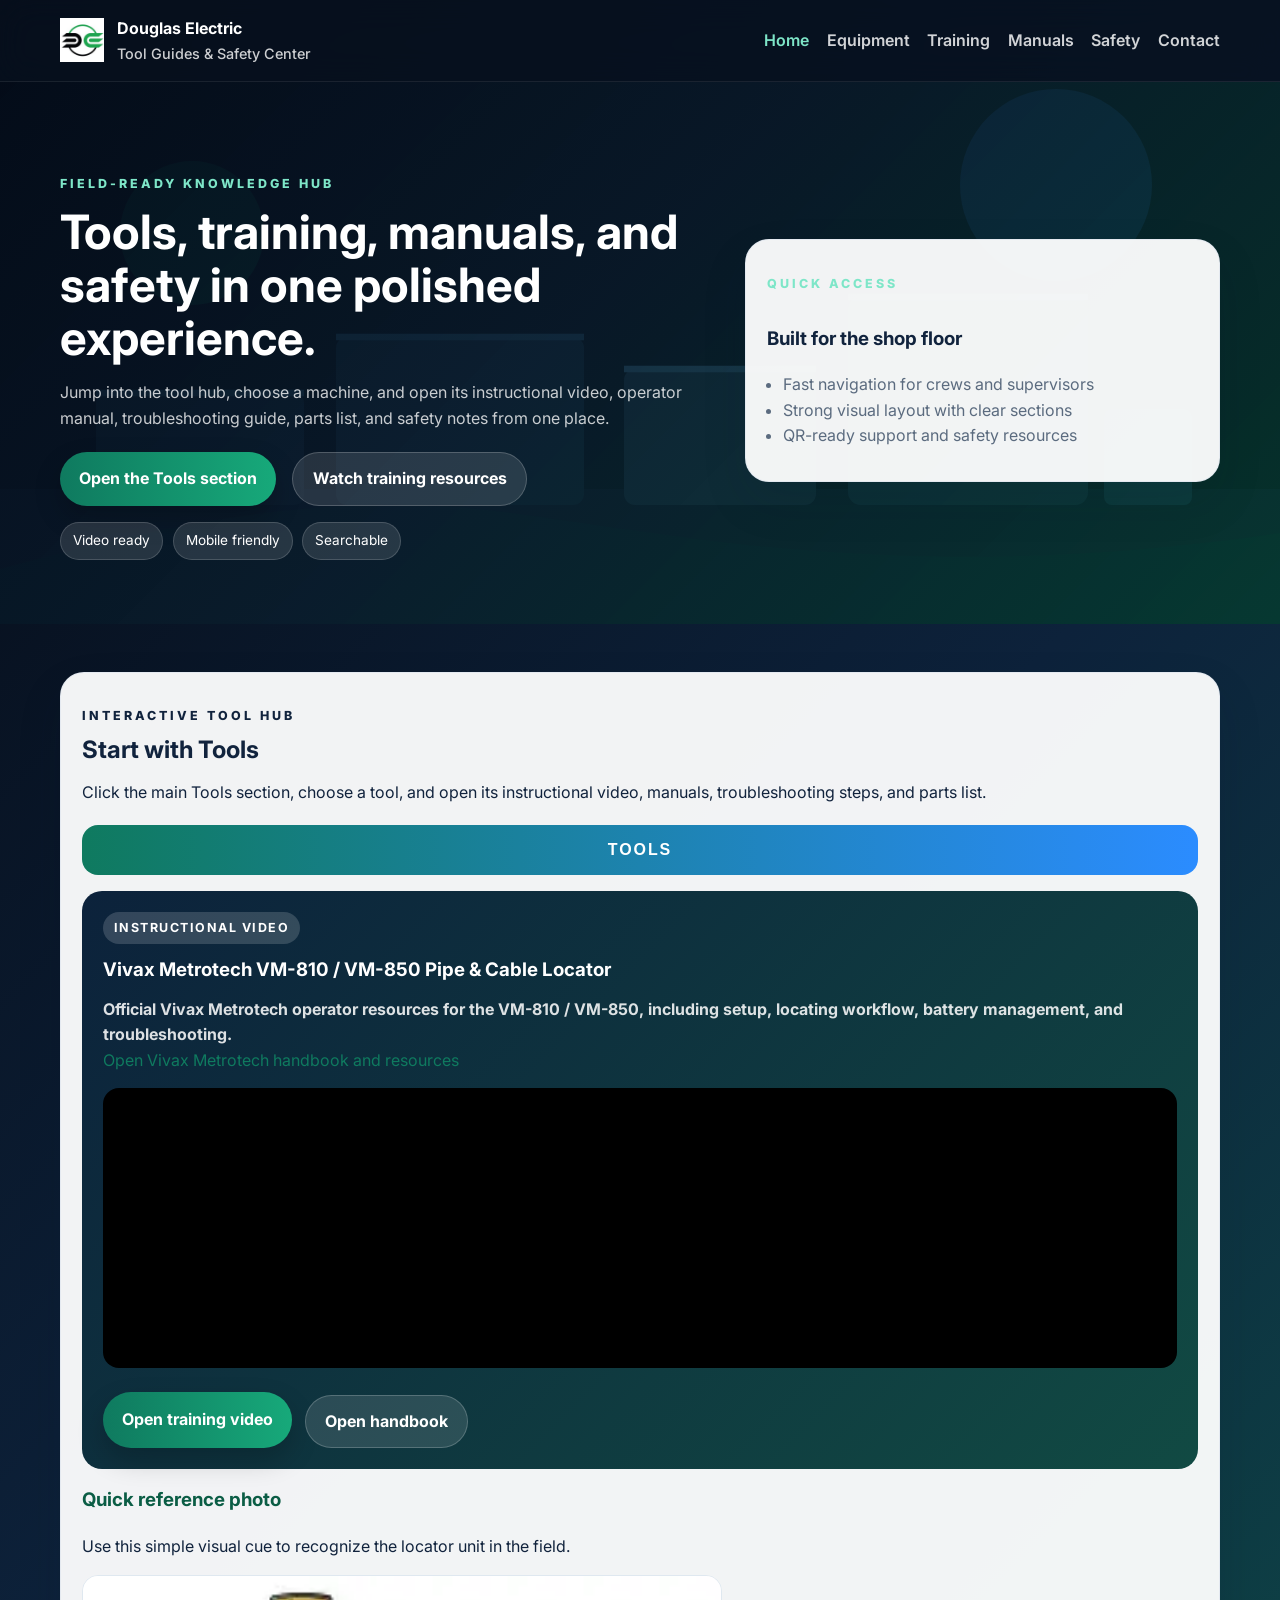
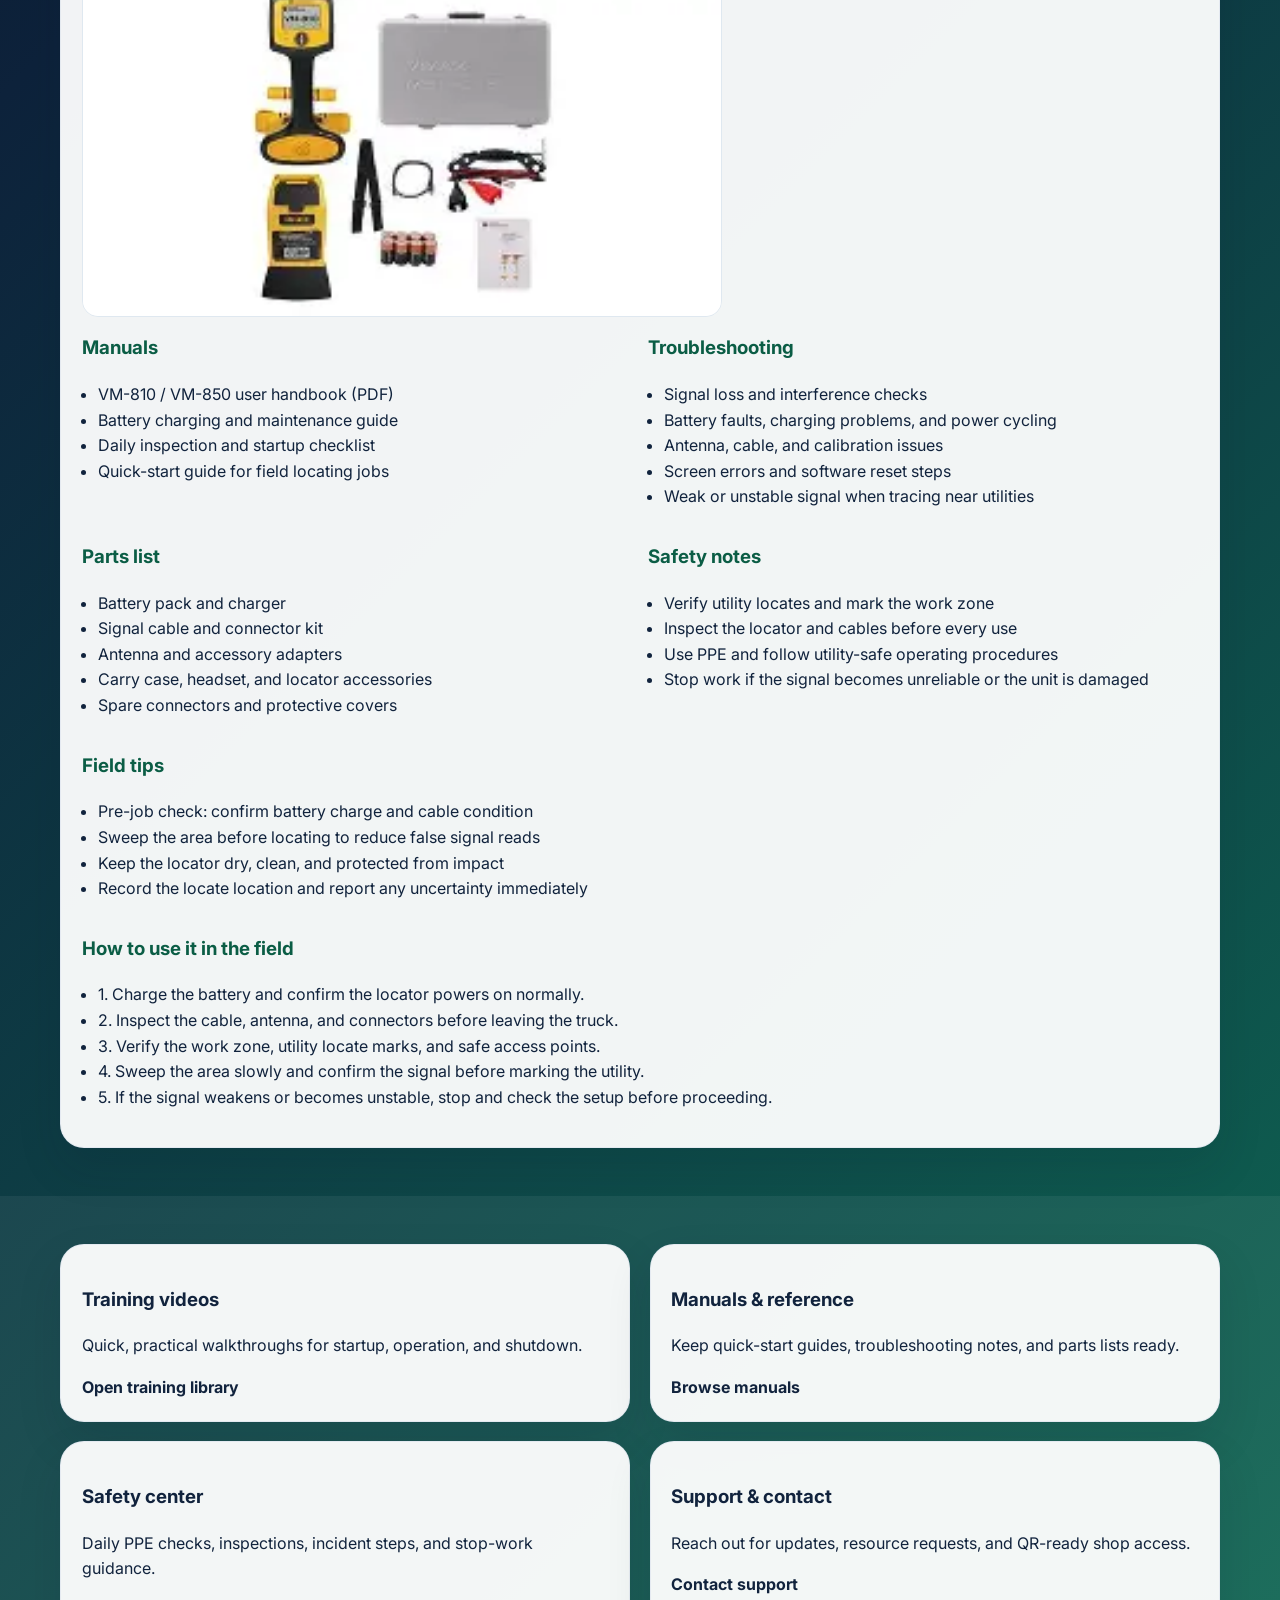
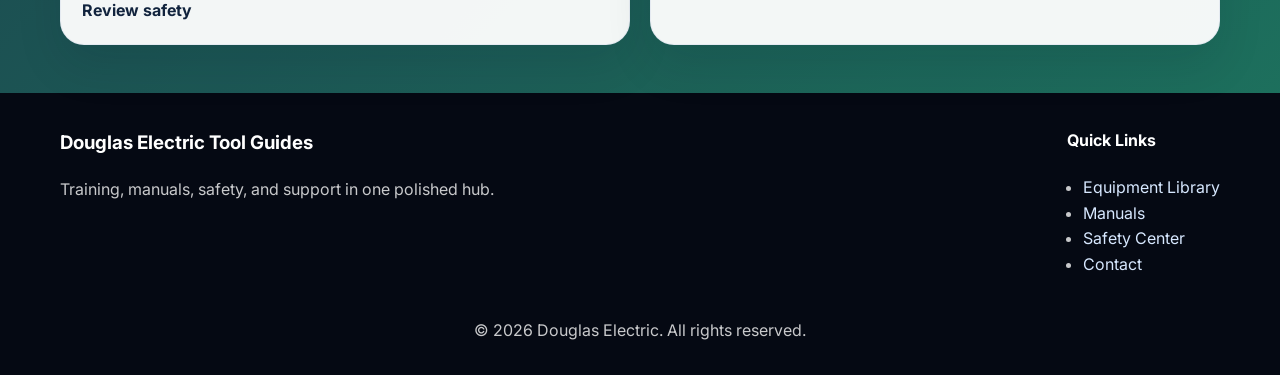
==== commit 039bf820: "Update Vivax photo on main" ====
--- a/index.html
+++ b/index.html
@@ -3,7 +3,7 @@
   <head>
     <meta charset="UTF-8" />
     <meta name="viewport" content="width=device-width, initial-scale=1.0" />
-    <meta name="description" content="Douglas Electric Tool Guides is a polished resource hub for equipment training, manuals, troubleshooting, and safety resources." />
+    <meta name="description" content="Douglas Electric Tool Guides is a polished resource hub for equipment training, manuals, troubleshooting, safety, and contact support." />
     <meta http-equiv="Cache-Control" content="no-cache, no-store, must-revalidate" />
     <meta http-equiv="Pragma" content="no-cache" />
     <meta http-equiv="Expires" content="0" />
@@ -30,7 +30,7 @@
           <a href="training.html">Training</a>
           <a href="manuals.html">Manuals</a>
           <a href="safety.html">Safety</a>
-          <a href="inventory.html">Inventory</a>
+          <a href="contact.html">Contact</a>
         </nav>
       </div>
     </header>
@@ -170,88 +170,10 @@
             <a href="safety.html">Review safety</a>
           </article>
           <article class="feature-card">
-            <h3>Michigan jobsite compliance</h3>
-            <p>Review state-focused electrical safety reminders, utility locate steps, and daily crew checks.</p>
-            <a href="safety.html">Open compliance guide</a>
-          </article>
-        </div>
-      </section>
-
-      <section class="section">
-        <div class="container">
-          <div class="section-card">
-            <div class="section-heading">
-              <p class="eyebrow">Section guide</p>
-              <h2>What you will find under each topic</h2>
-              <p>Use these quick summaries to jump to the right page faster.</p>
-            </div>
-            <div class="resource-grid">
-              <article class="resource-card">
-                <h3>Equipment</h3>
-                <ul>
-                  <li>Searchable equipment list with key tool categories.</li>
-                  <li>Direct links to relevant training and references.</li>
-                  <li>Pre-mobilization and quality-check reminders.</li>
-                </ul>
-              </article>
-              <article class="resource-card">
-                <h3>Training</h3>
-                <ul>
-                  <li>New-hire onboarding path and monthly refreshers.</li>
-                  <li>Toolbox talk rotation topics for weekly briefings.</li>
-                  <li>Qualification and sign-off documentation guidance.</li>
-                </ul>
-              </article>
-              <article class="resource-card">
-                <h3>Manuals</h3>
-                <ul>
-                  <li>Quick-reference sheets and troubleshooting shortcuts.</li>
-                  <li>Parts highlights and company document list.</li>
-                  <li>Michigan-focused compliance reference items.</li>
-                </ul>
-              </article>
-              <article class="resource-card">
-                <h3>Safety</h3>
-                <ul>
-                  <li>Michigan non-union field safety expectations.</li>
-                  <li>PPE, lockout/tagout, and utility-locate reminders.</li>
-                  <li>Incident response and daily briefing checklists.</li>
-                </ul>
-              </article>
-            </div>
-          </div>
-        </div>
-      </section>
-
-      <section class="section">
-        <div class="container">
-          <div class="section-card">
-            <div class="section-heading">
-              <p class="eyebrow">Quick compliance check</p>
-              <h2>Michigan electrical jobsite start checklist</h2>
-              <p>Use this 60-second check before crews start work each day.</p>
-            </div>
-            <div class="resource-grid">
-              <article class="resource-card">
-                <h3>Before work begins</h3>
-                <ul>
-                  <li>811 ticket is active and utility marks are verified onsite.</li>
-                  <li>Assigned crew includes qualified personnel for the planned tasks.</li>
-                  <li>Daily hazard brief is completed with stop-work triggers reviewed.</li>
-                  <li>Tools, cords, and GFCI protection are inspected and documented.</li>
-                </ul>
-              </article>
-              <article class="resource-card">
-                <h3>During active work</h3>
-                <ul>
-                  <li>Use de-energized workflow whenever feasible and verify before touch.</li>
-                  <li>Maintain traffic control and barricade limits around the work area.</li>
-                  <li>Log locator checks, field changes, and near misses in real time.</li>
-                  <li>Pause and re-brief immediately if site conditions change.</li>
-                </ul>
-              </article>
-            </div>
-          </div>
+            <h3>Support & contact</h3>
+            <p>Reach out for updates, resource requests, and QR-ready shop access.</p>
+            <a href="contact.html">Contact support</a>
+          </article>
         </div>
       </section>
     </main>
@@ -260,7 +182,7 @@
       <div class="container footer-grid">
         <div>
           <h3>Douglas Electric Tool Guides</h3>
-          <p>Training, manuals, and safety in one polished hub.</p>
+          <p>Training, manuals, safety, and support in one polished hub.</p>
         </div>
         <div>
           <h4>Quick Links</h4>
@@ -268,13 +190,13 @@
             <li><a href="equipment.html">Equipment Library</a></li>
             <li><a href="manuals.html">Manuals</a></li>
             <li><a href="safety.html">Safety Center</a></li>
-            <li><a href="training.html">Training</a></li>
+            <li><a href="contact.html">Contact</a></li>
           </ul>
         </div>
       </div>
       <p class="footer-copy">© <span id="year"></span> Douglas Electric. All rights reserved.</p>
     </footer>
 
-    <script src="js/script.js?v=20260801"></script>
+    <script src="js/script.js?v=20260730"></script>
   </body>
 </html>
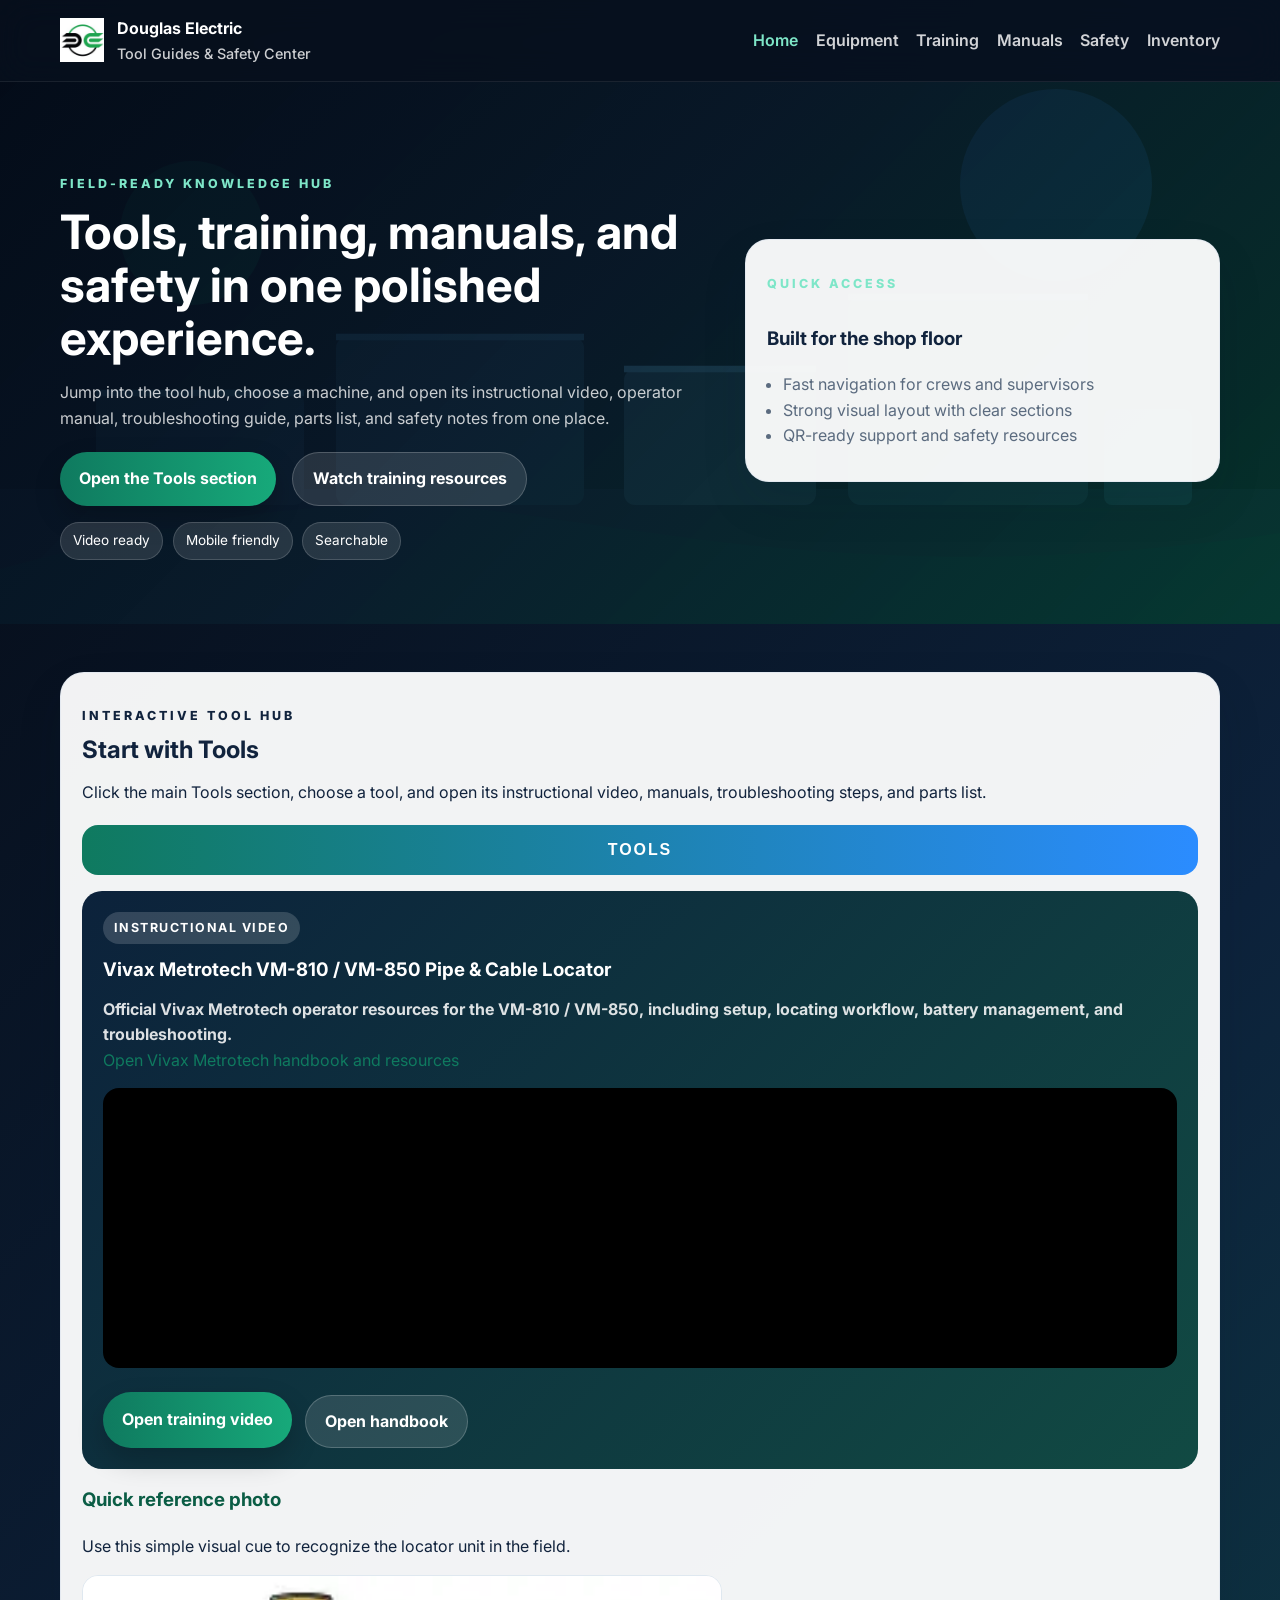
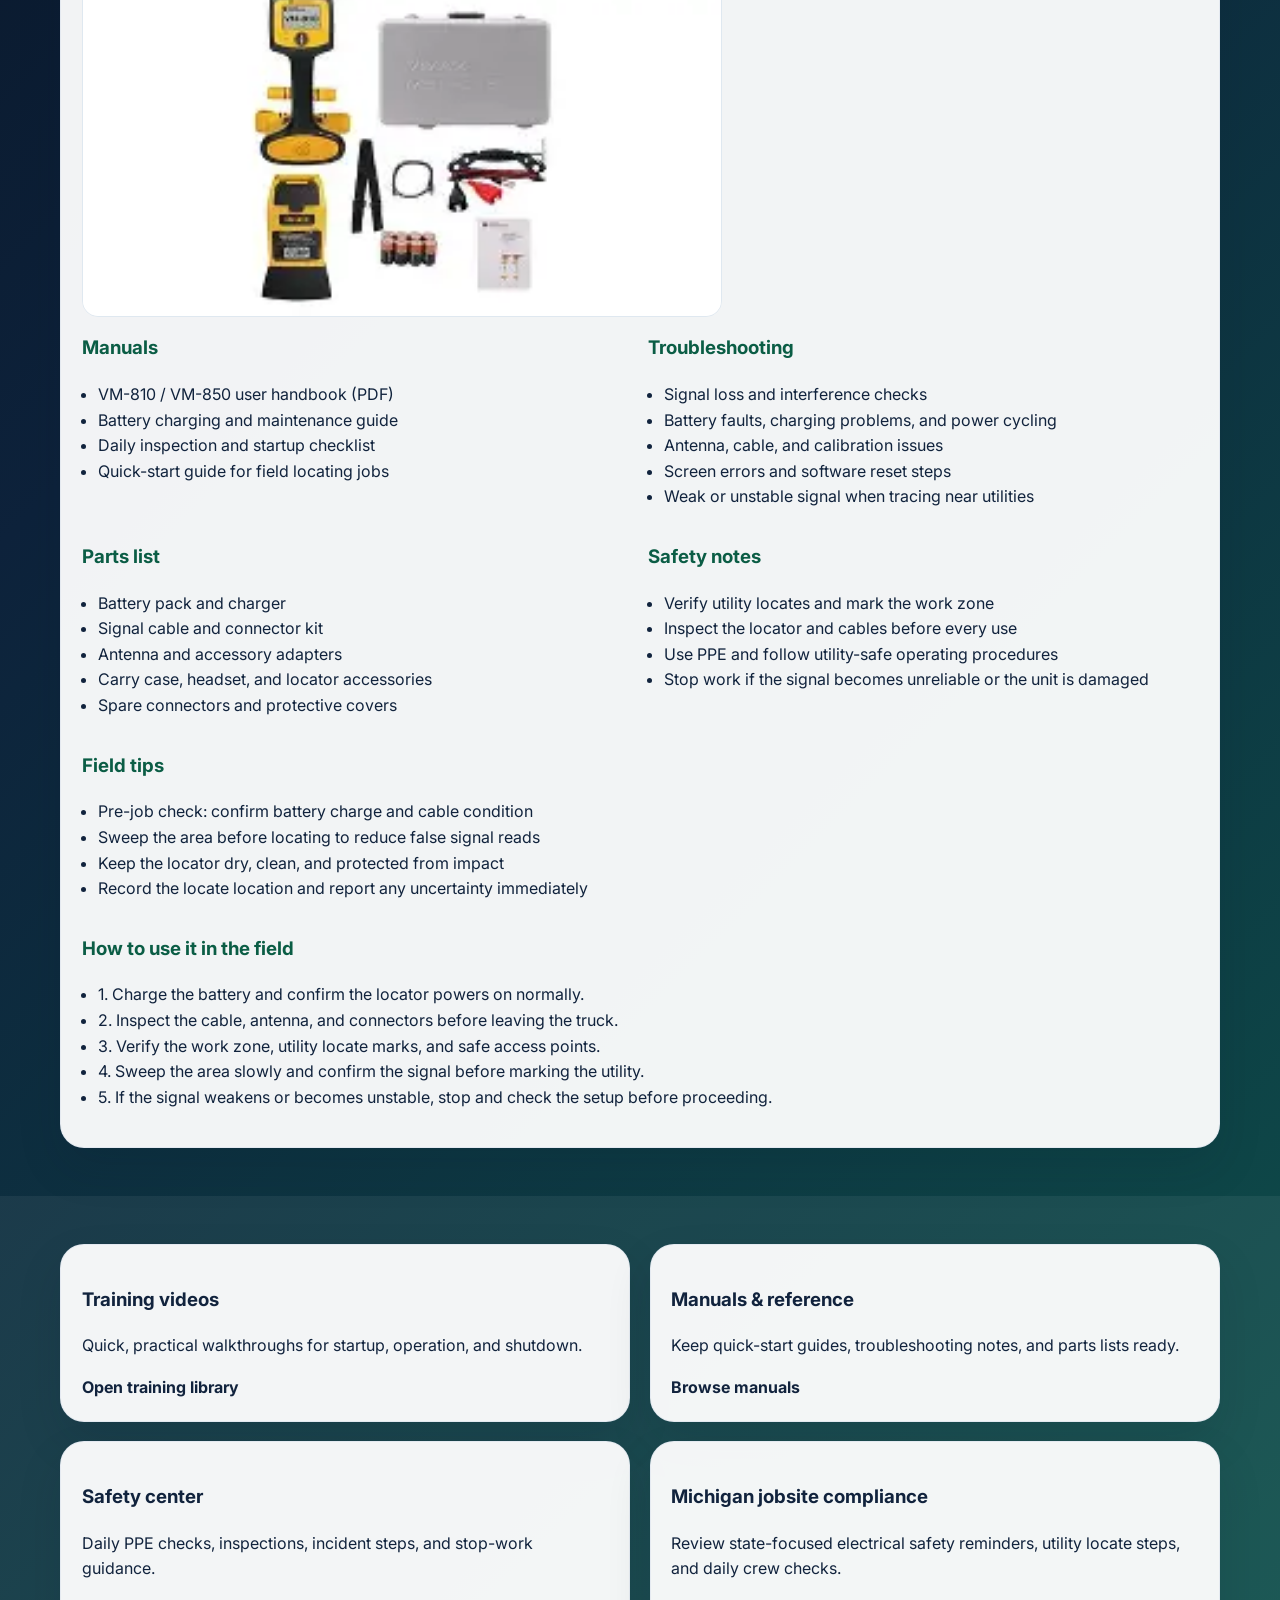
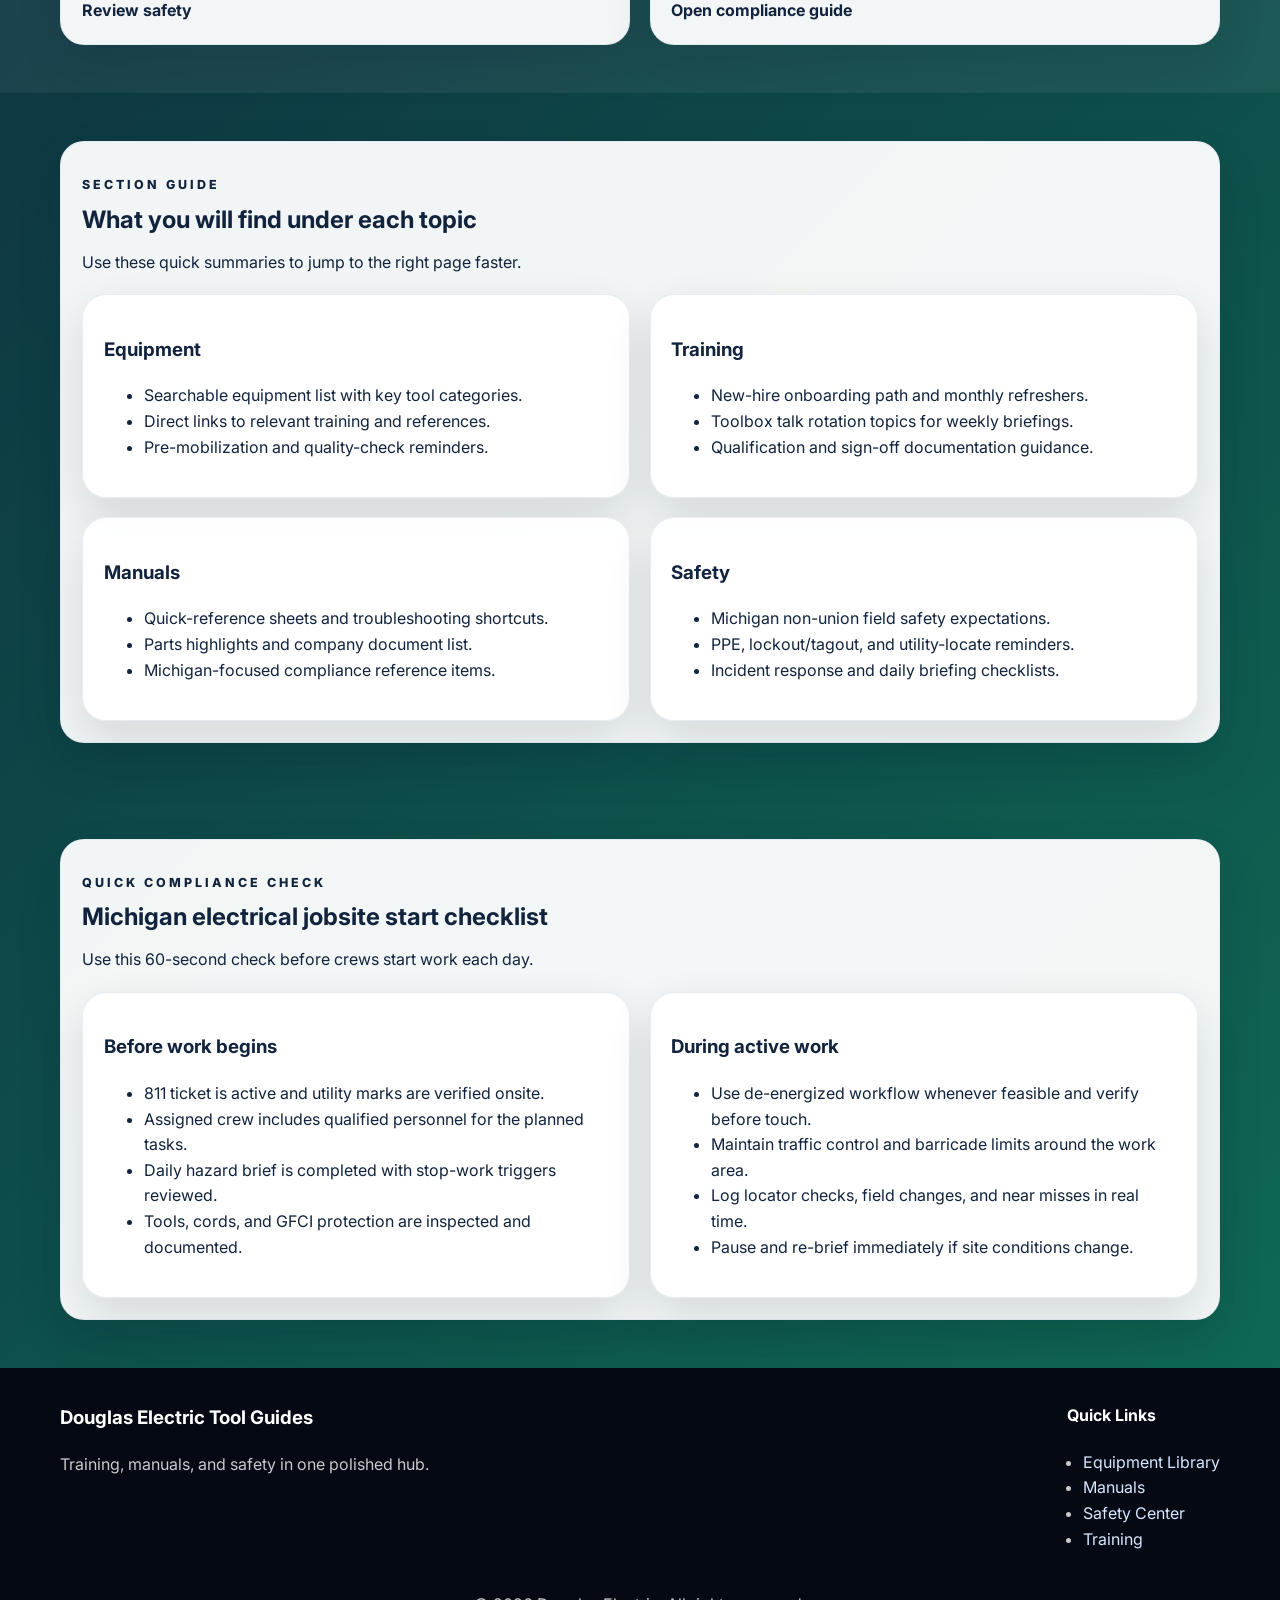
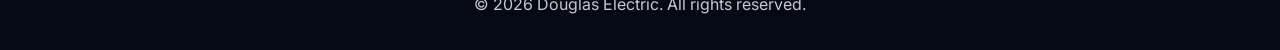
==== commit 3c6709ae: "Bust cache for Vivax photo" ====
--- a/index.html
+++ b/index.html
@@ -3,7 +3,7 @@
   <head>
     <meta charset="UTF-8" />
     <meta name="viewport" content="width=device-width, initial-scale=1.0" />
-    <meta name="description" content="Douglas Electric Tool Guides is a polished resource hub for equipment training, manuals, troubleshooting, safety, and contact support." />
+    <meta name="description" content="Douglas Electric Tool Guides is a polished resource hub for equipment training, manuals, troubleshooting, and safety resources." />
     <meta http-equiv="Cache-Control" content="no-cache, no-store, must-revalidate" />
     <meta http-equiv="Pragma" content="no-cache" />
     <meta http-equiv="Expires" content="0" />
@@ -30,7 +30,7 @@
           <a href="training.html">Training</a>
           <a href="manuals.html">Manuals</a>
           <a href="safety.html">Safety</a>
-          <a href="contact.html">Contact</a>
+          <a href="inventory.html">Inventory</a>
         </nav>
       </div>
     </header>
@@ -114,7 +114,7 @@
                 <article class="detail-card" style="grid-column: 1 / -1;">
                   <h3>Quick reference photo</h3>
                   <p>Use this simple visual cue to recognize the locator unit in the field.</p>
-                  <img src="images/vm810-photo.webp" alt="Vivax Metrotech VM-810 / VM-850 locator kit photo" style="width:100%; max-width: 640px; border-radius: 16px; margin-top: 0.8rem; border: 1px solid #dfe8f0;" />
+                  <img src="images/vm810-photo.webp?v=20260803" alt="Vivax Metrotech VM-810 / VM-850 locator kit photo" style="width:100%; max-width: 640px; border-radius: 16px; margin-top: 0.8rem; border: 1px solid #dfe8f0;" />
                 </article>
                 <article class="detail-card">
                   <h3>Manuals</h3>
@@ -170,10 +170,88 @@
             <a href="safety.html">Review safety</a>
           </article>
           <article class="feature-card">
-            <h3>Support & contact</h3>
-            <p>Reach out for updates, resource requests, and QR-ready shop access.</p>
-            <a href="contact.html">Contact support</a>
-          </article>
+            <h3>Michigan jobsite compliance</h3>
+            <p>Review state-focused electrical safety reminders, utility locate steps, and daily crew checks.</p>
+            <a href="safety.html">Open compliance guide</a>
+          </article>
+        </div>
+      </section>
+
+      <section class="section">
+        <div class="container">
+          <div class="section-card">
+            <div class="section-heading">
+              <p class="eyebrow">Section guide</p>
+              <h2>What you will find under each topic</h2>
+              <p>Use these quick summaries to jump to the right page faster.</p>
+            </div>
+            <div class="resource-grid">
+              <article class="resource-card">
+                <h3>Equipment</h3>
+                <ul>
+                  <li>Searchable equipment list with key tool categories.</li>
+                  <li>Direct links to relevant training and references.</li>
+                  <li>Pre-mobilization and quality-check reminders.</li>
+                </ul>
+              </article>
+              <article class="resource-card">
+                <h3>Training</h3>
+                <ul>
+                  <li>New-hire onboarding path and monthly refreshers.</li>
+                  <li>Toolbox talk rotation topics for weekly briefings.</li>
+                  <li>Qualification and sign-off documentation guidance.</li>
+                </ul>
+              </article>
+              <article class="resource-card">
+                <h3>Manuals</h3>
+                <ul>
+                  <li>Quick-reference sheets and troubleshooting shortcuts.</li>
+                  <li>Parts highlights and company document list.</li>
+                  <li>Michigan-focused compliance reference items.</li>
+                </ul>
+              </article>
+              <article class="resource-card">
+                <h3>Safety</h3>
+                <ul>
+                  <li>Michigan non-union field safety expectations.</li>
+                  <li>PPE, lockout/tagout, and utility-locate reminders.</li>
+                  <li>Incident response and daily briefing checklists.</li>
+                </ul>
+              </article>
+            </div>
+          </div>
+        </div>
+      </section>
+
+      <section class="section">
+        <div class="container">
+          <div class="section-card">
+            <div class="section-heading">
+              <p class="eyebrow">Quick compliance check</p>
+              <h2>Michigan electrical jobsite start checklist</h2>
+              <p>Use this 60-second check before crews start work each day.</p>
+            </div>
+            <div class="resource-grid">
+              <article class="resource-card">
+                <h3>Before work begins</h3>
+                <ul>
+                  <li>811 ticket is active and utility marks are verified onsite.</li>
+                  <li>Assigned crew includes qualified personnel for the planned tasks.</li>
+                  <li>Daily hazard brief is completed with stop-work triggers reviewed.</li>
+                  <li>Tools, cords, and GFCI protection are inspected and documented.</li>
+                </ul>
+              </article>
+              <article class="resource-card">
+                <h3>During active work</h3>
+                <ul>
+                  <li>Use de-energized workflow whenever feasible and verify before touch.</li>
+                  <li>Maintain traffic control and barricade limits around the work area.</li>
+                  <li>Log locator checks, field changes, and near misses in real time.</li>
+                  <li>Pause and re-brief immediately if site conditions change.</li>
+                </ul>
+              </article>
+            </div>
+          </div>
         </div>
       </section>
     </main>
@@ -182,7 +260,7 @@
       <div class="container footer-grid">
         <div>
           <h3>Douglas Electric Tool Guides</h3>
-          <p>Training, manuals, safety, and support in one polished hub.</p>
+          <p>Training, manuals, and safety in one polished hub.</p>
         </div>
         <div>
           <h4>Quick Links</h4>
@@ -190,13 +268,13 @@
             <li><a href="equipment.html">Equipment Library</a></li>
             <li><a href="manuals.html">Manuals</a></li>
             <li><a href="safety.html">Safety Center</a></li>
-            <li><a href="contact.html">Contact</a></li>
+            <li><a href="training.html">Training</a></li>
           </ul>
         </div>
       </div>
       <p class="footer-copy">© <span id="year"></span> Douglas Electric. All rights reserved.</p>
     </footer>
 
-    <script src="js/script.js?v=20260730"></script>
+    <script src="js/script.js?v=20260801"></script>
   </body>
 </html>
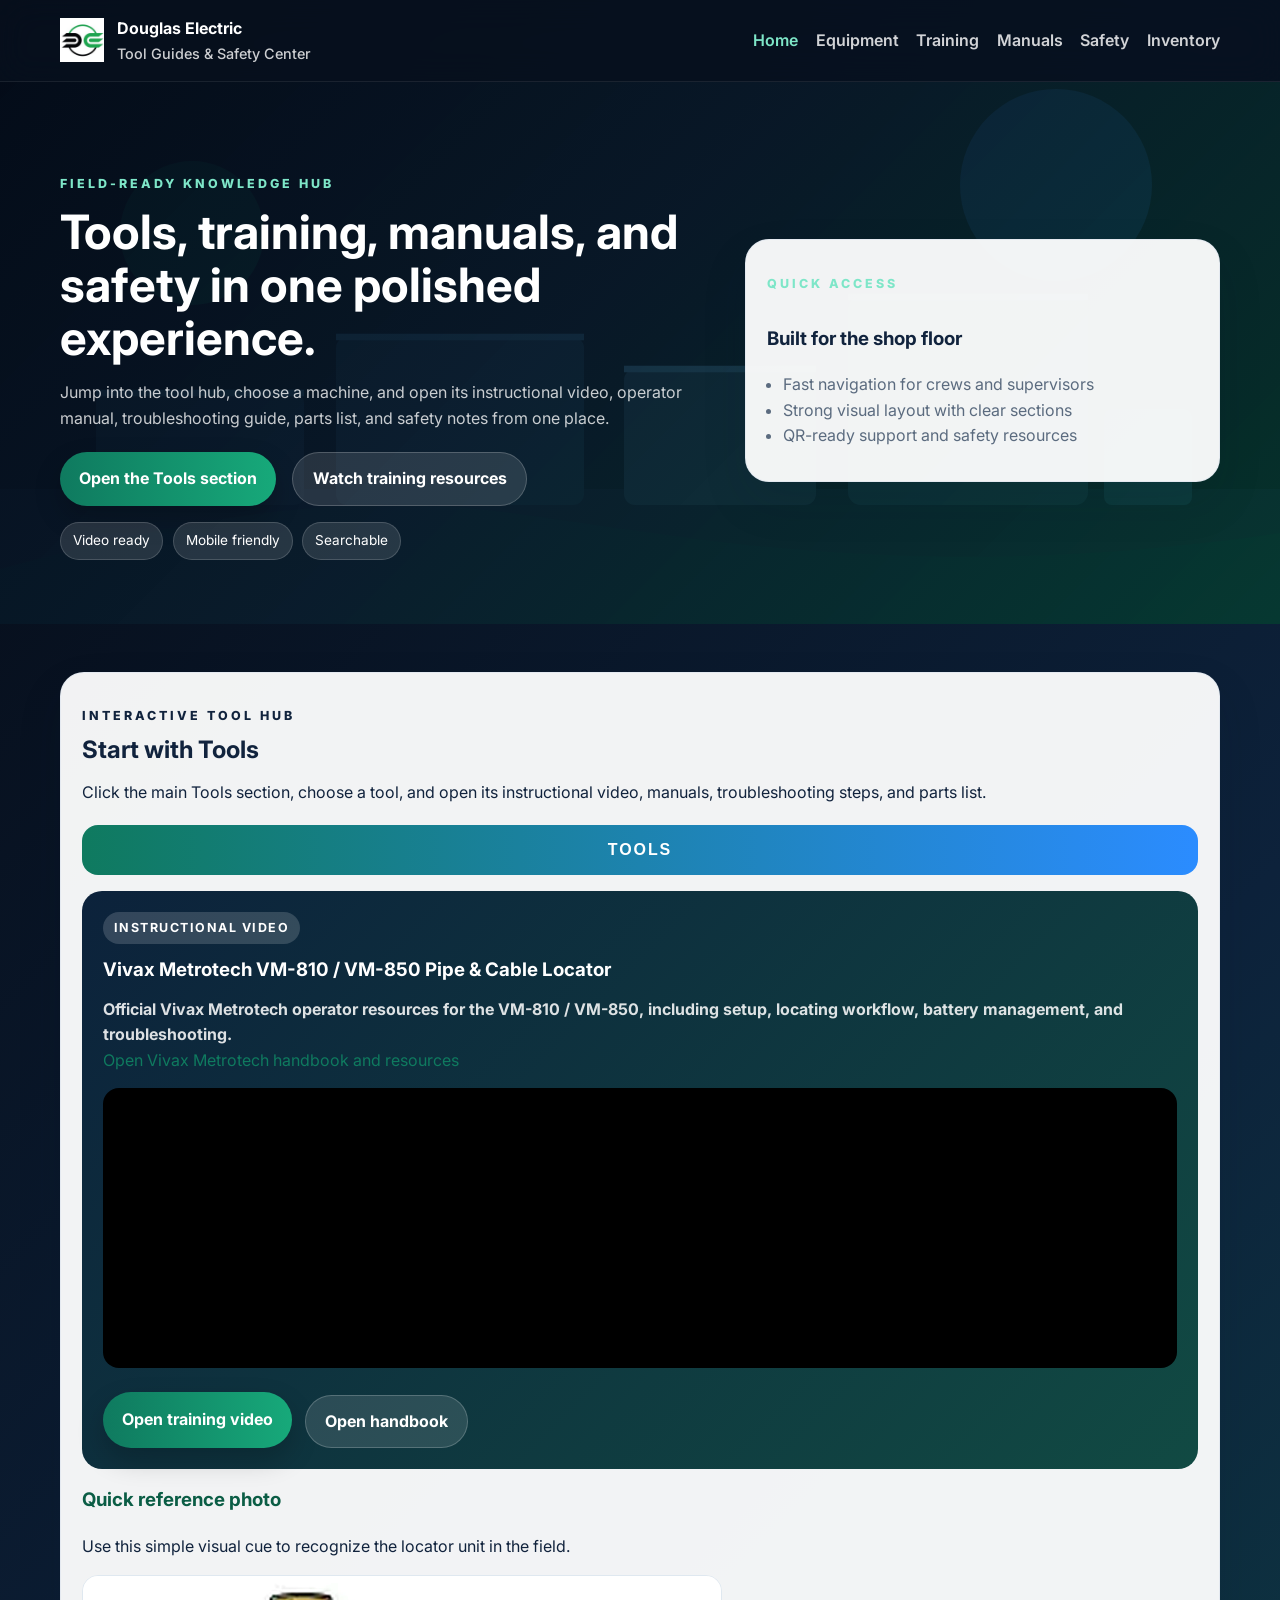
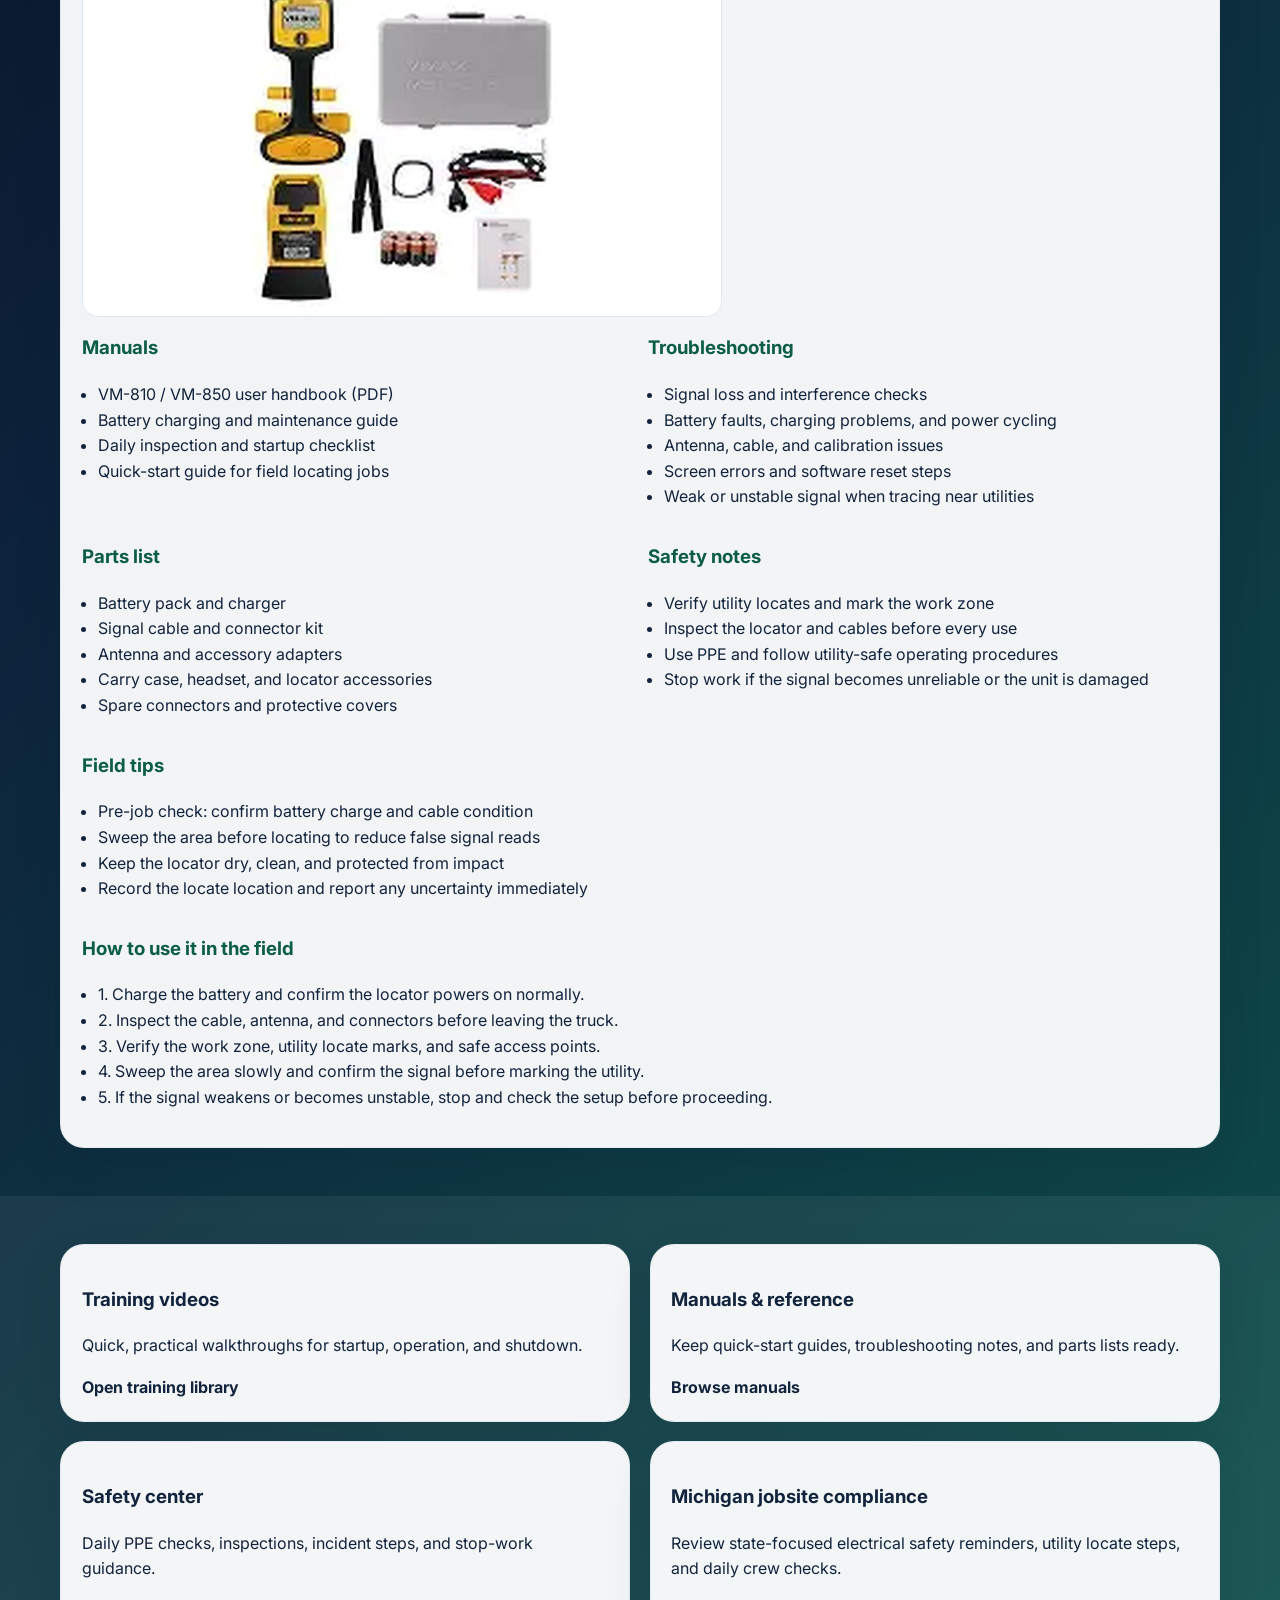
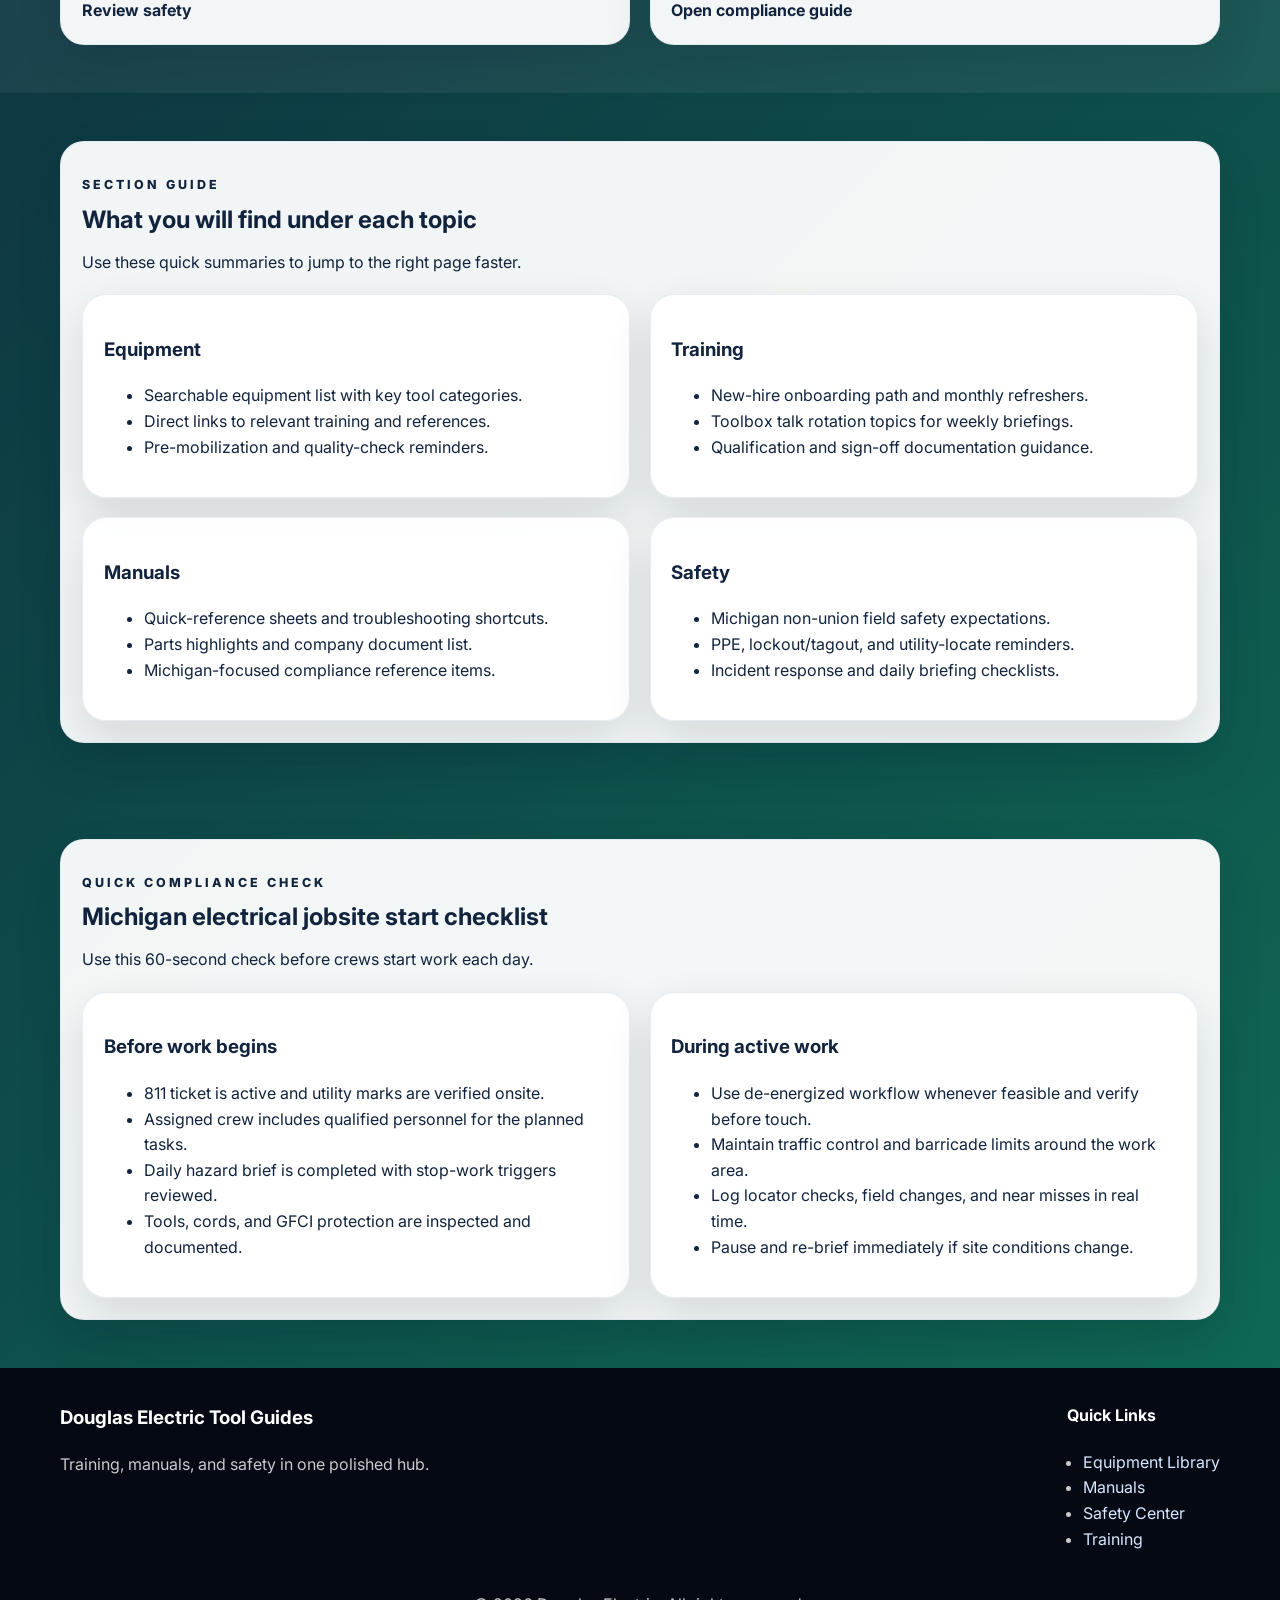
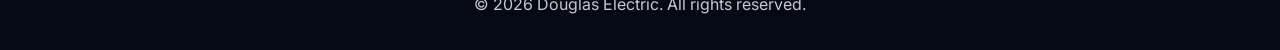
==== commit cedc3c50: "Improve Vivax photo quality" ====
--- a/index.html
+++ b/index.html
@@ -114,7 +114,7 @@
                 <article class="detail-card" style="grid-column: 1 / -1;">
                   <h3>Quick reference photo</h3>
                   <p>Use this simple visual cue to recognize the locator unit in the field.</p>
-                  <img src="images/vm810-photo.webp?v=20260803" alt="Vivax Metrotech VM-810 / VM-850 locator kit photo" style="width:100%; max-width: 640px; border-radius: 16px; margin-top: 0.8rem; border: 1px solid #dfe8f0;" />
+                  <img src="images/vm810-photo.webp?v=20260803b" alt="Vivax Metrotech VM-810 / VM-850 locator kit photo" style="width:100%; max-width: 640px; border-radius: 16px; margin-top: 0.8rem; border: 1px solid #dfe8f0;" />
                 </article>
                 <article class="detail-card">
                   <h3>Manuals</h3>
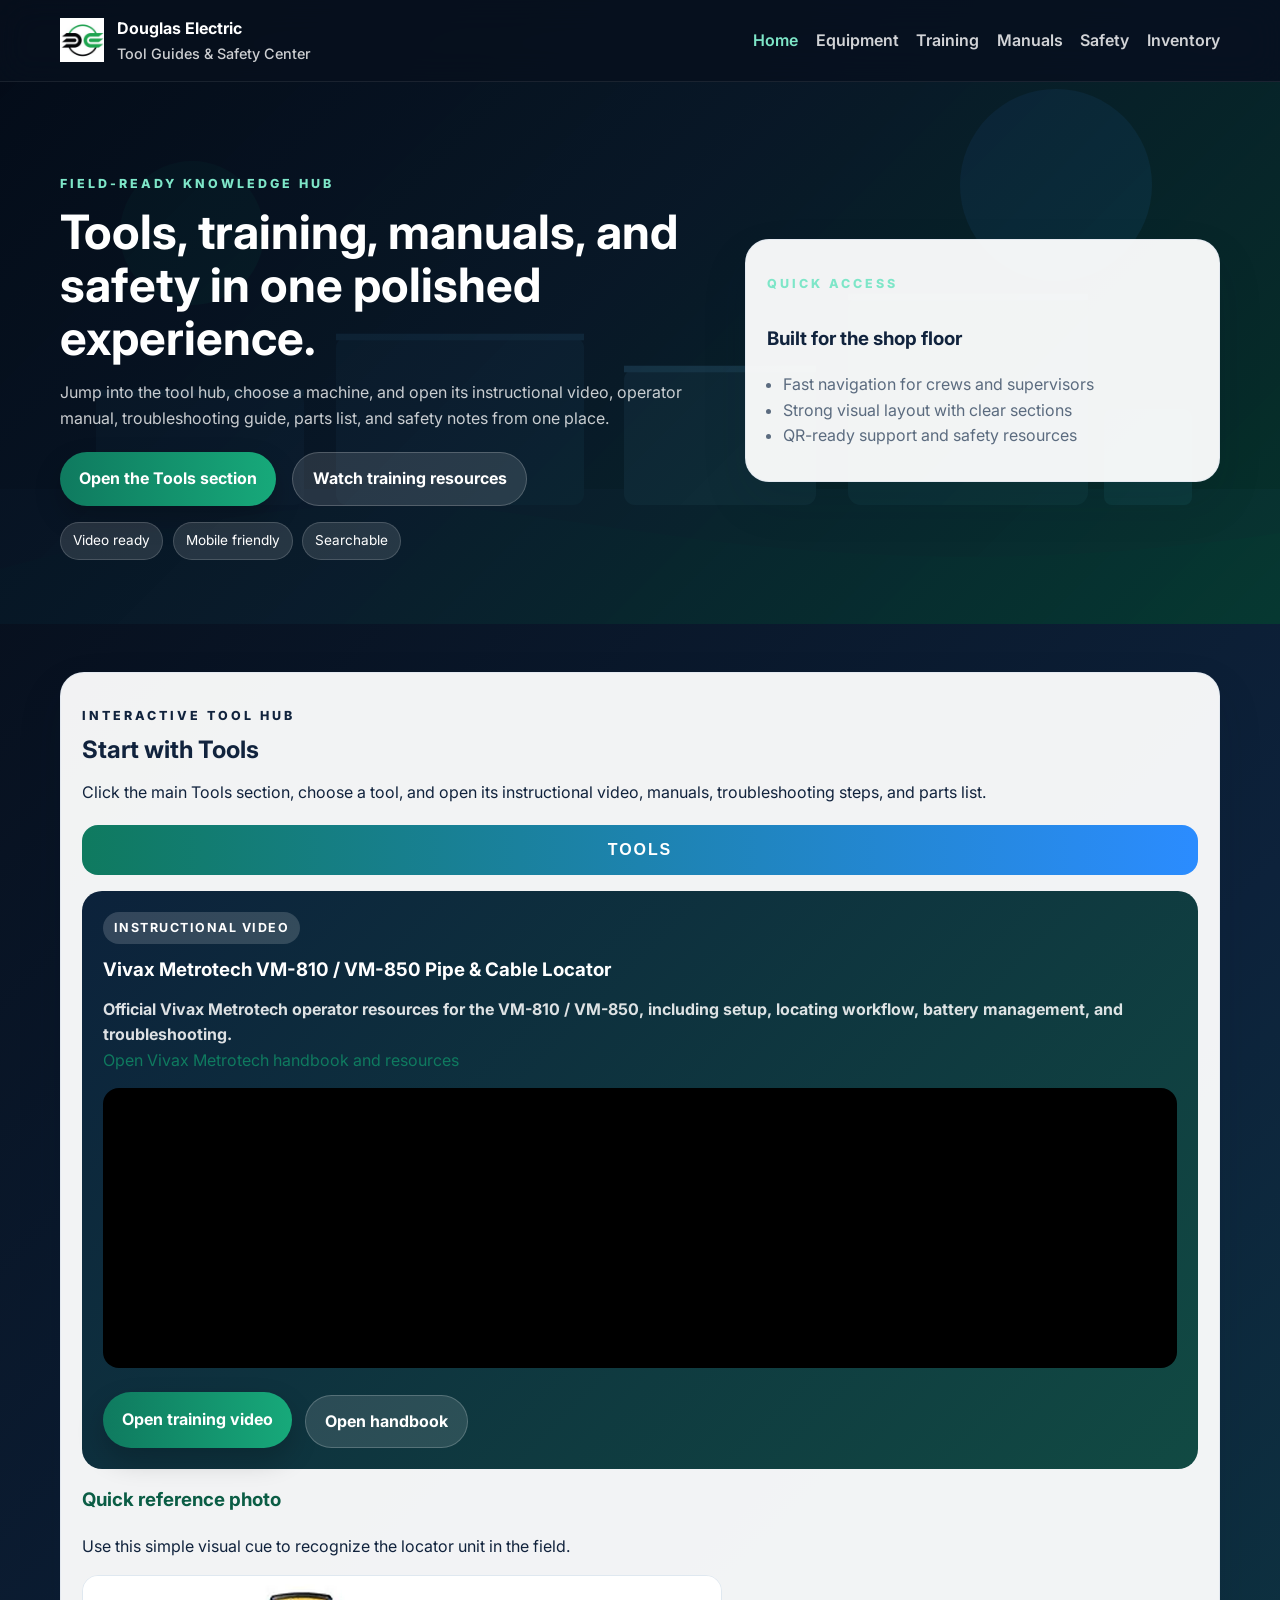
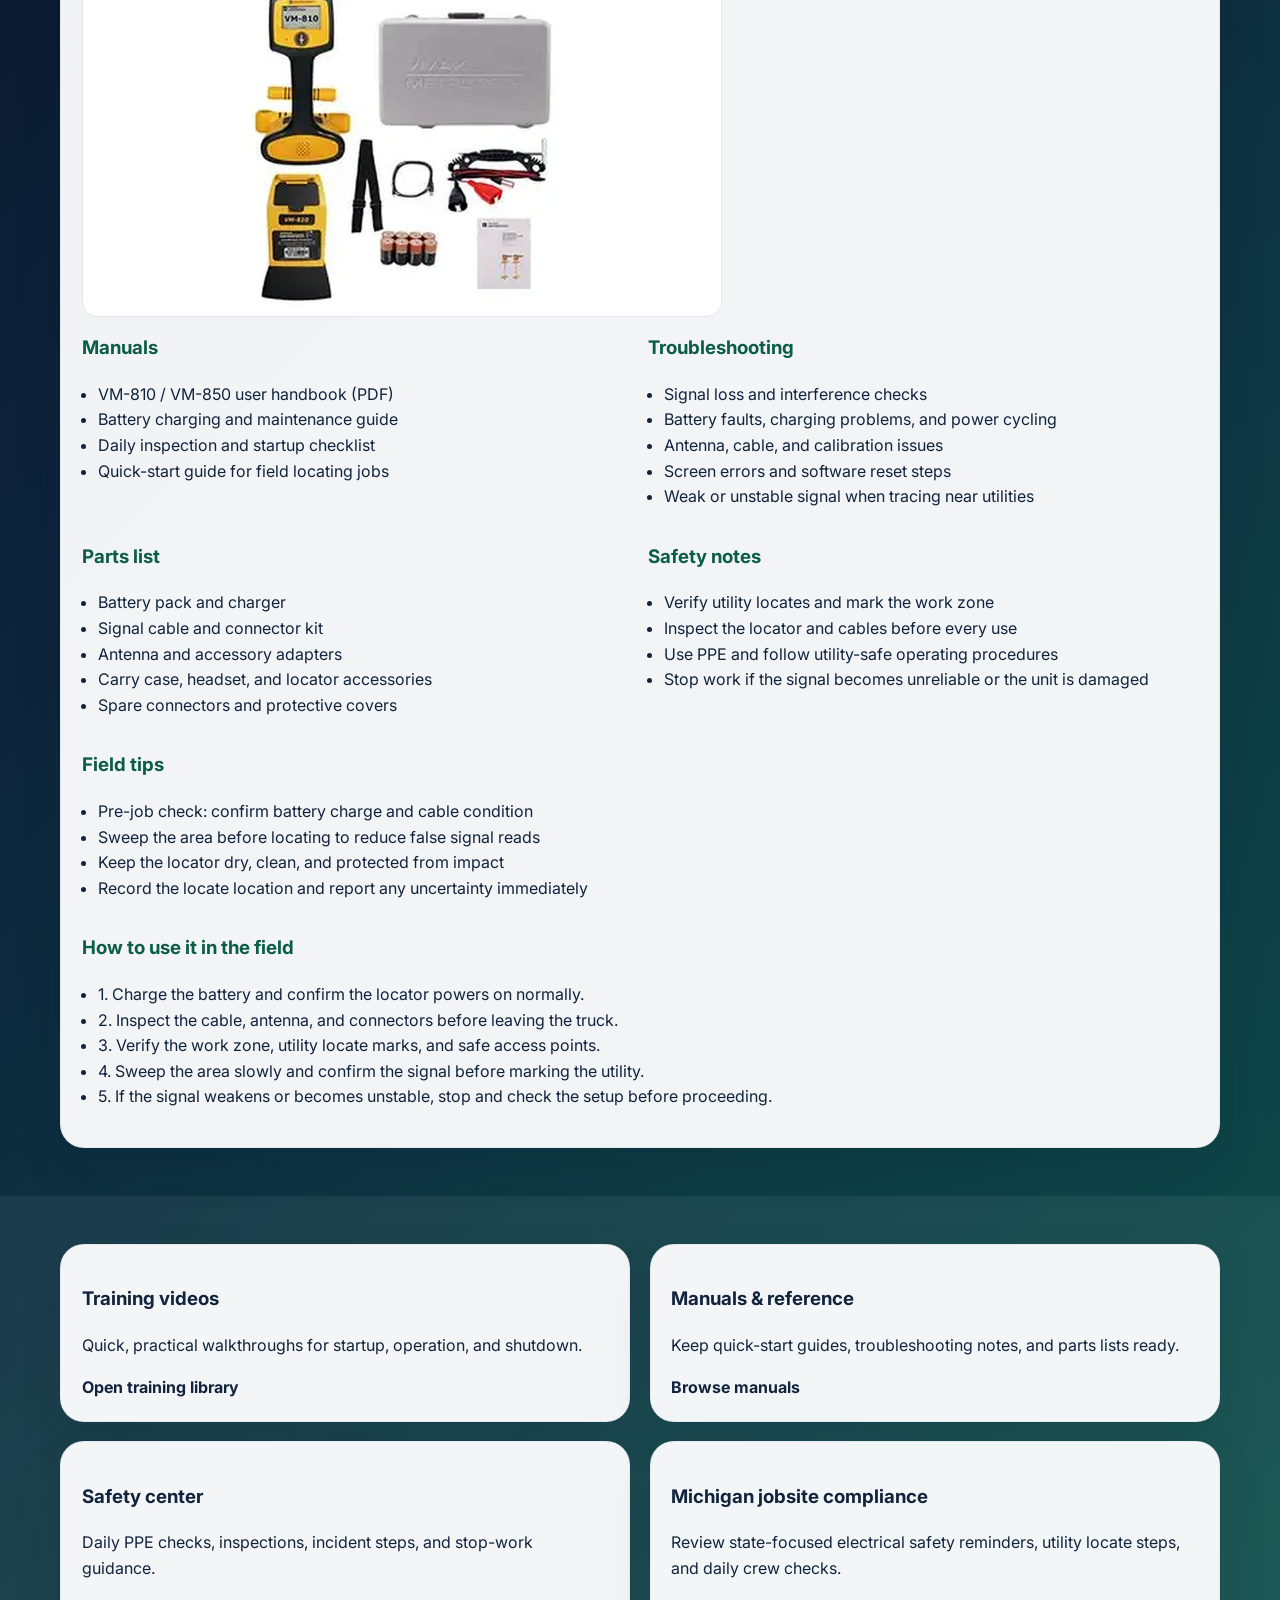
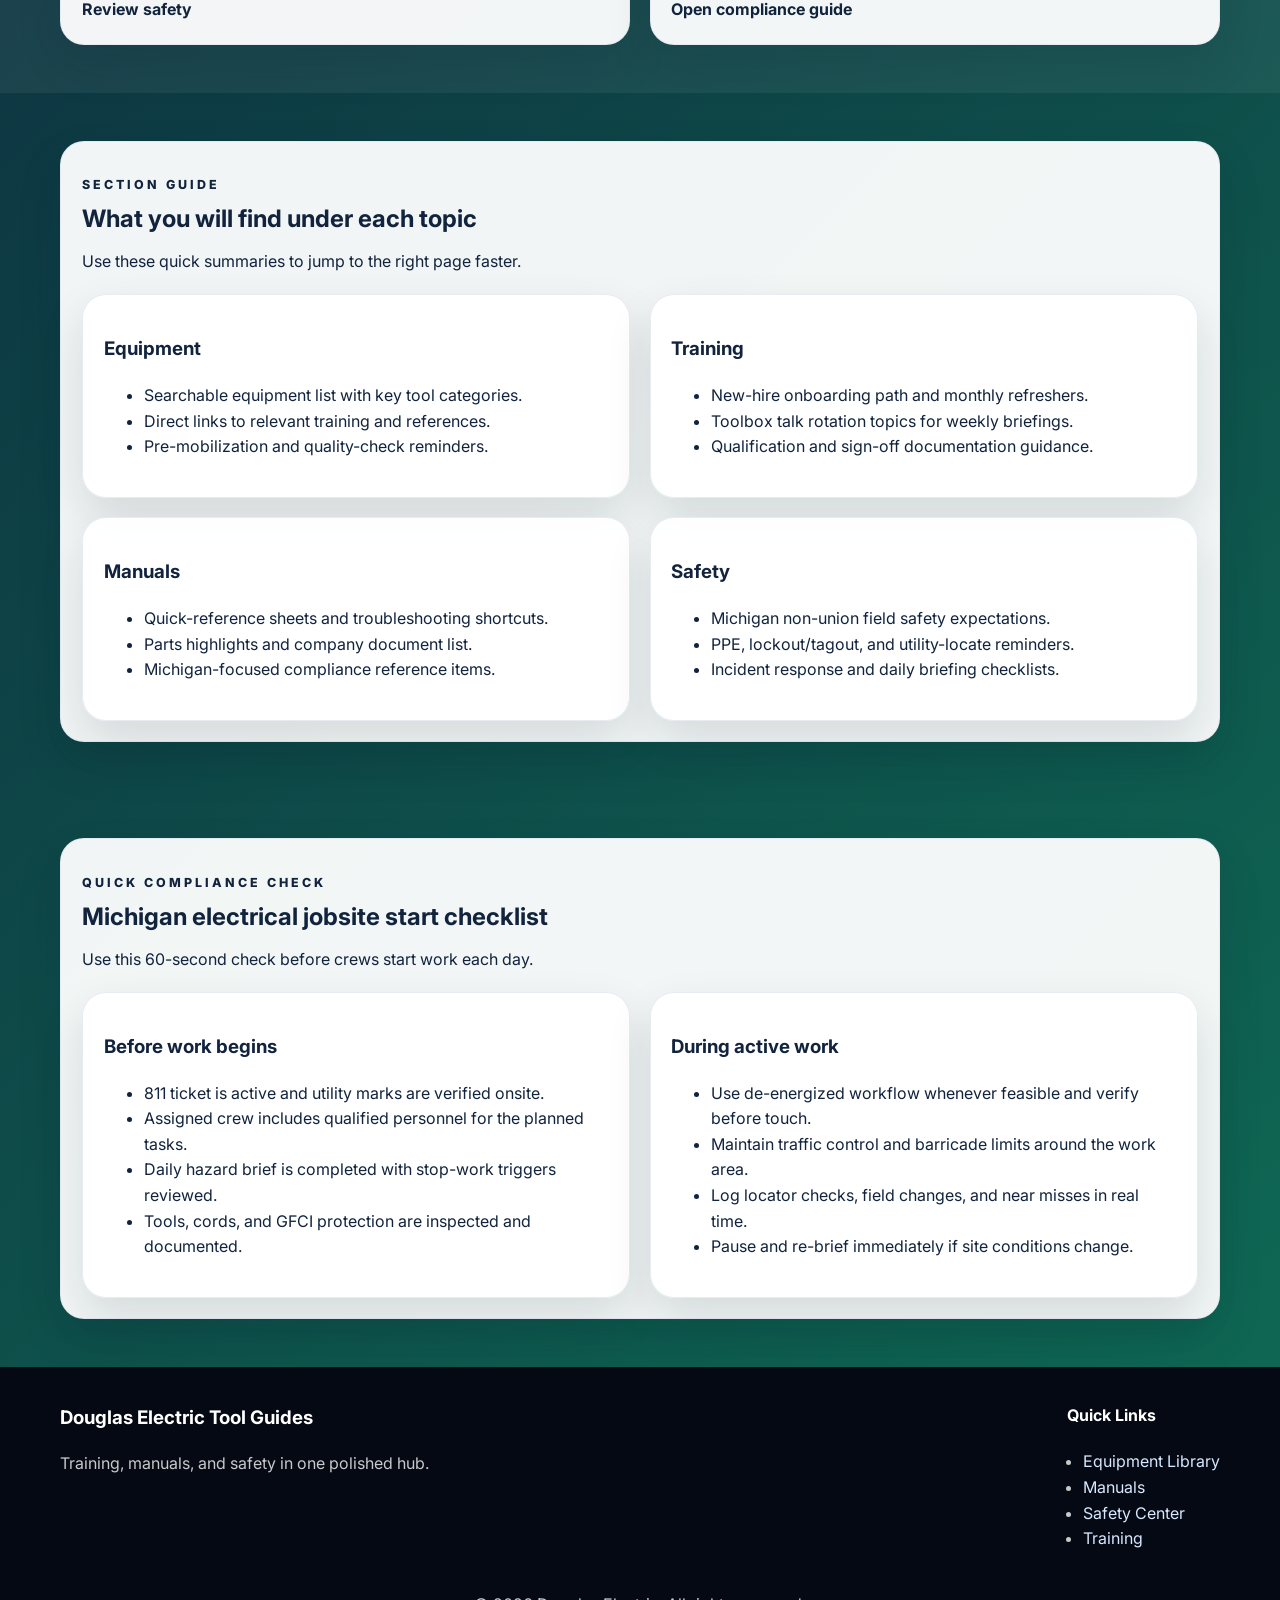
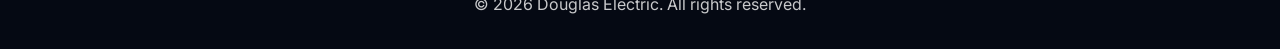
==== commit 4896808a: "Improve Vivax photo quality again" ====
--- a/index.html
+++ b/index.html
@@ -114,7 +114,7 @@
                 <article class="detail-card" style="grid-column: 1 / -1;">
                   <h3>Quick reference photo</h3>
                   <p>Use this simple visual cue to recognize the locator unit in the field.</p>
-                  <img src="images/vm810-photo.webp?v=20260803b" alt="Vivax Metrotech VM-810 / VM-850 locator kit photo" style="width:100%; max-width: 640px; border-radius: 16px; margin-top: 0.8rem; border: 1px solid #dfe8f0;" />
+                  <img src="images/vm810-photo.webp?v=20260803c" alt="Vivax Metrotech VM-810 / VM-850 locator kit photo" style="width:100%; max-width: 640px; border-radius: 16px; margin-top: 0.8rem; border: 1px solid #dfe8f0;" />
                 </article>
                 <article class="detail-card">
                   <h3>Manuals</h3>
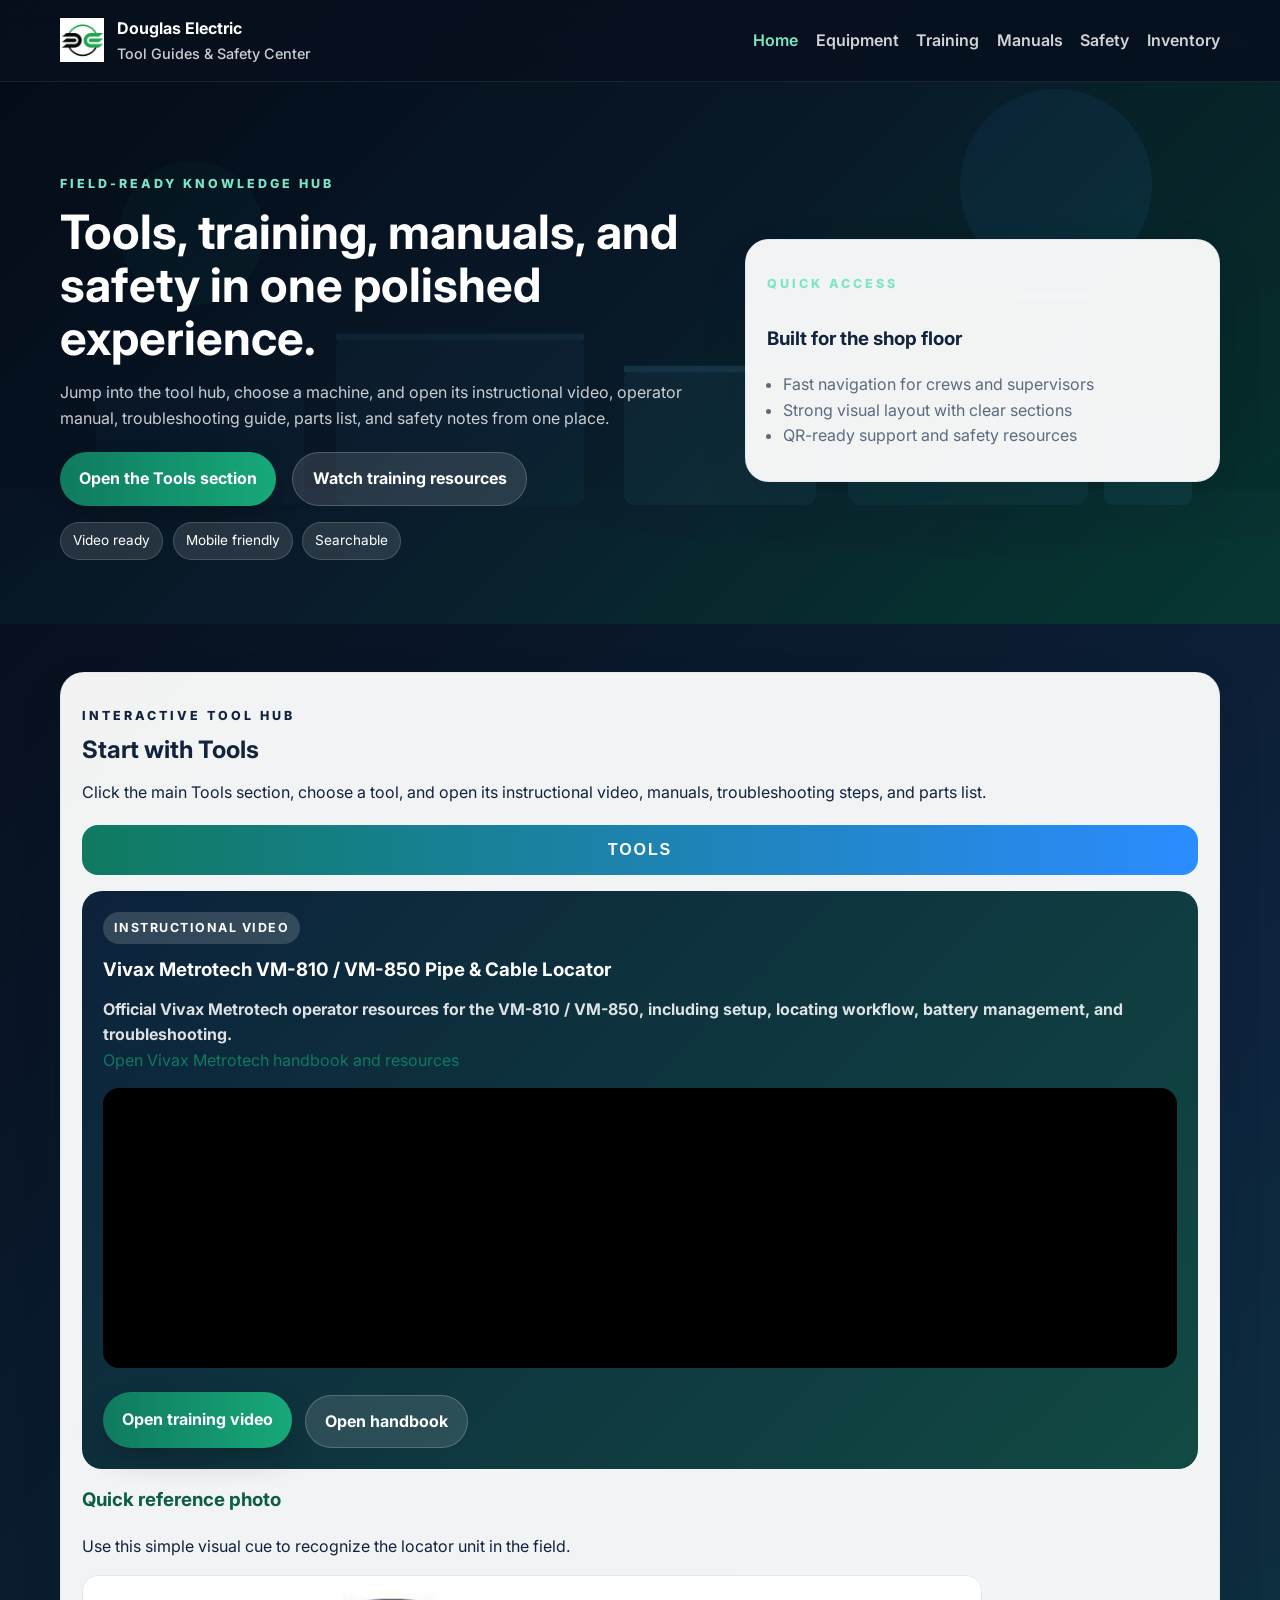
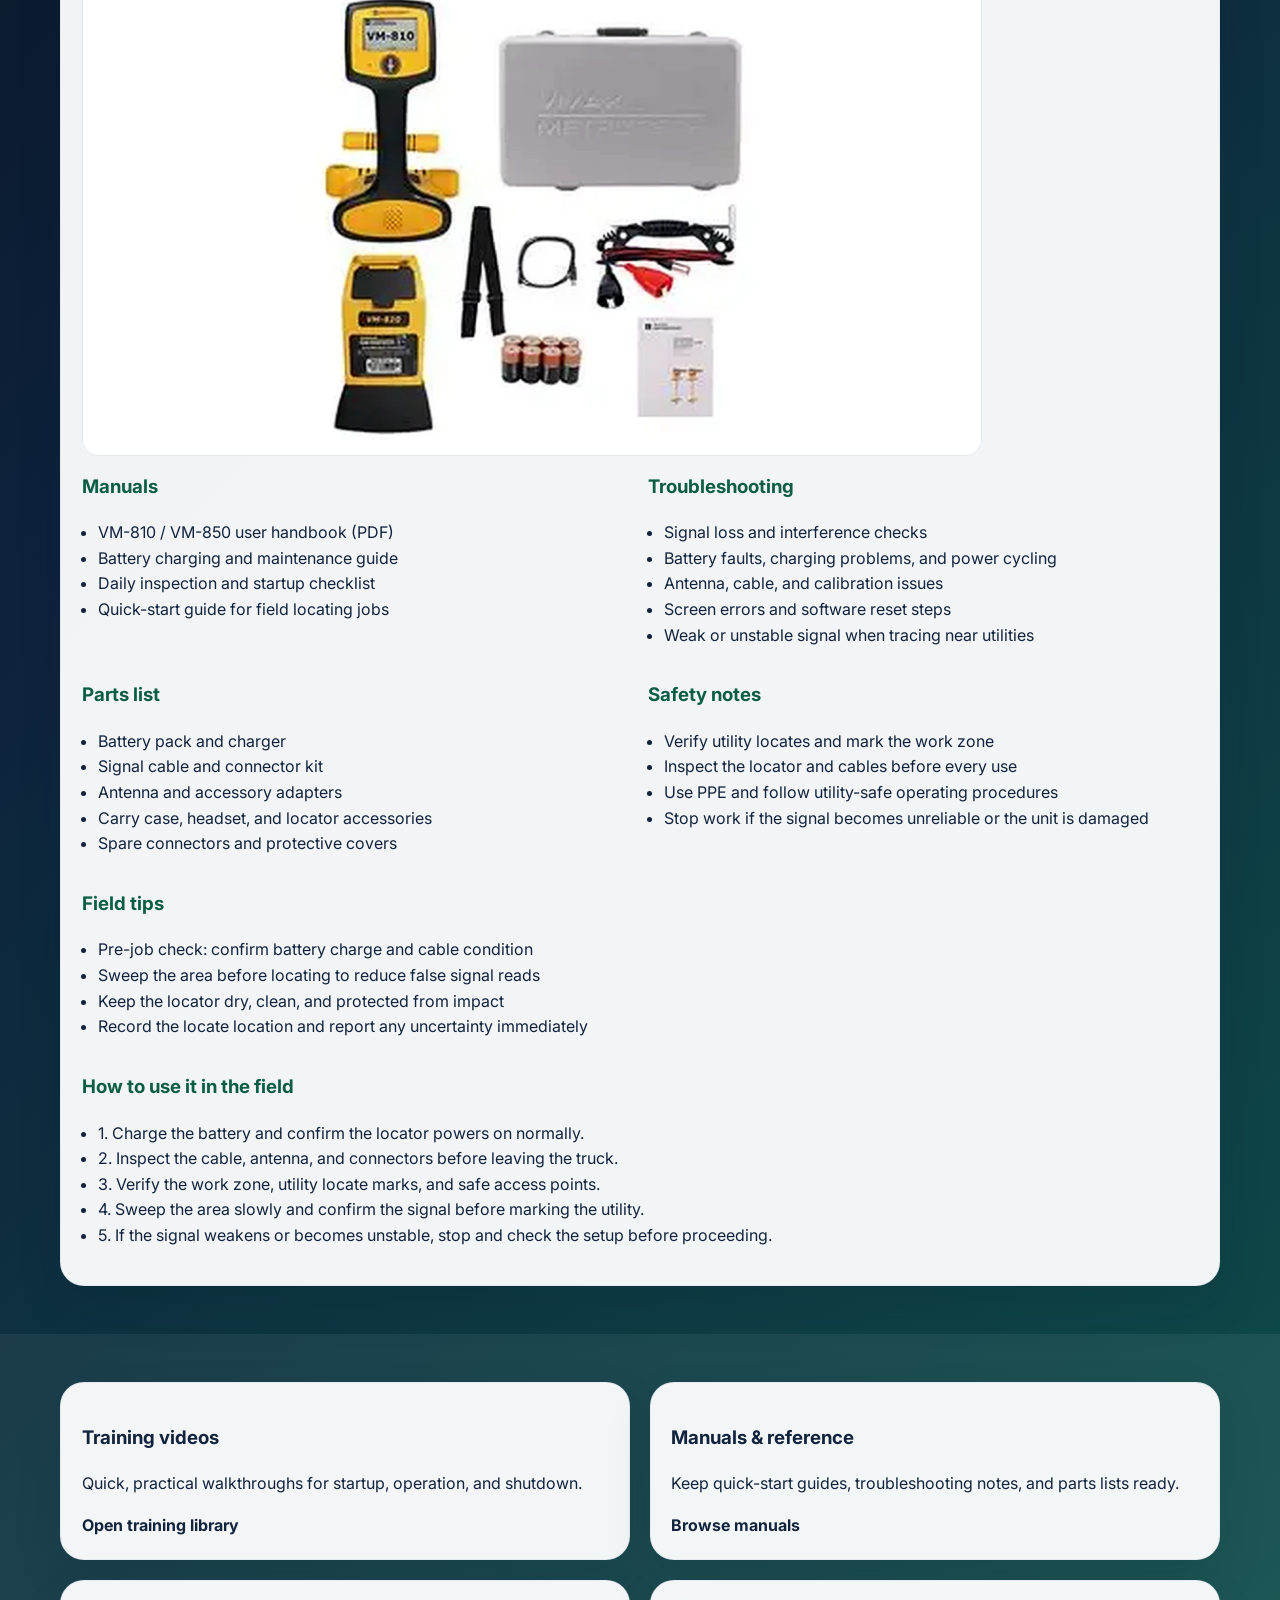
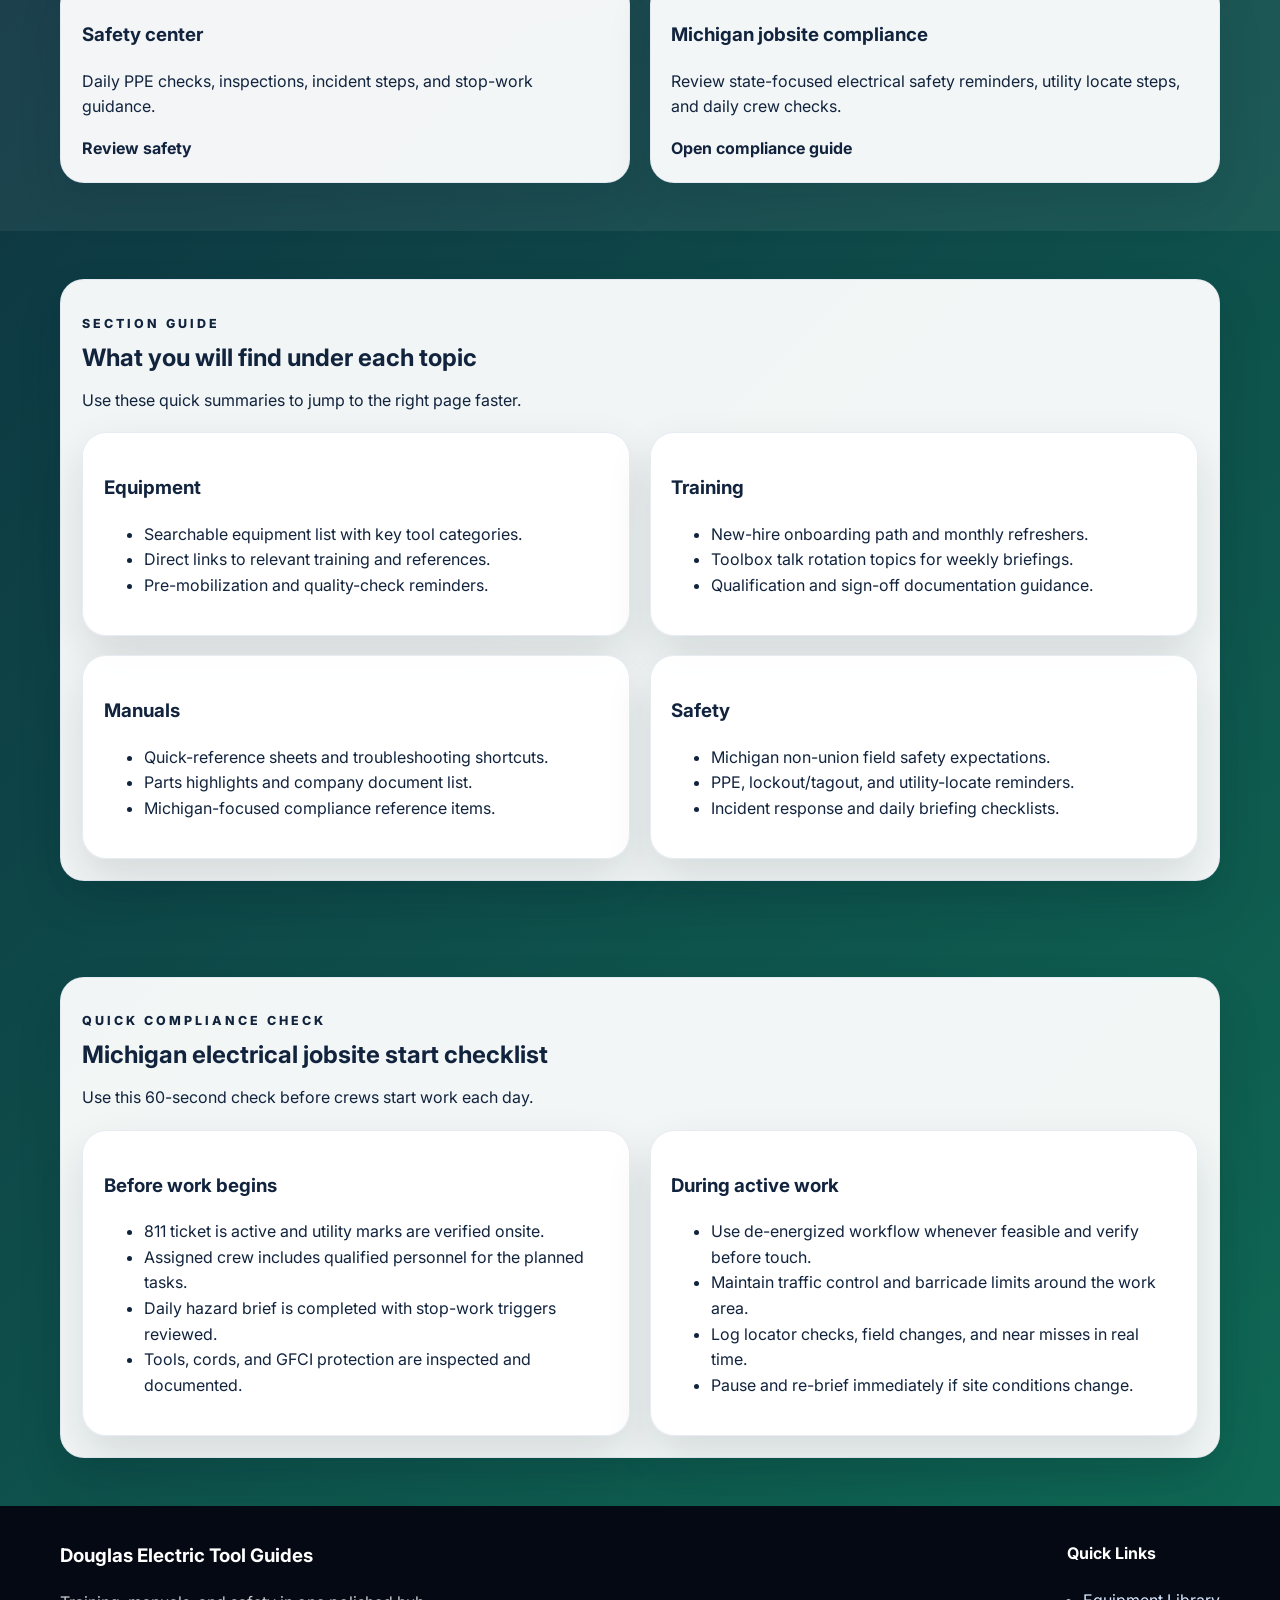
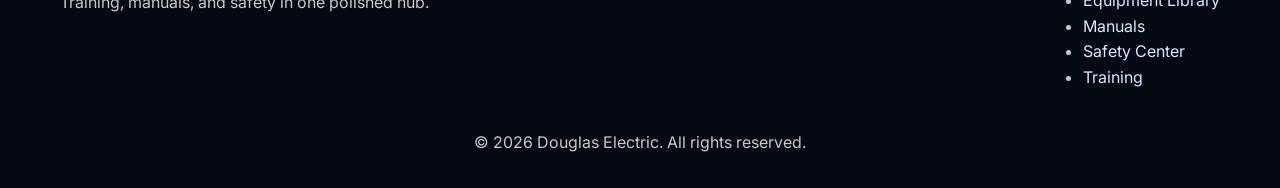
==== commit 12a0d484: "Switch Vivax photo to PNG" ====
--- a/index.html
+++ b/index.html
@@ -114,7 +114,7 @@
                 <article class="detail-card" style="grid-column: 1 / -1;">
                   <h3>Quick reference photo</h3>
                   <p>Use this simple visual cue to recognize the locator unit in the field.</p>
-                  <img src="images/vm810-photo.webp?v=20260803c" alt="Vivax Metrotech VM-810 / VM-850 locator kit photo" style="width:100%; max-width: 640px; border-radius: 16px; margin-top: 0.8rem; border: 1px solid #dfe8f0;" />
+                  <img src="images/vm810-photo.png?v=20260803d" alt="Vivax Metrotech VM-810 / VM-850 locator kit photo" style="width:100%; max-width: 900px; border-radius: 16px; margin-top: 0.8rem; border: 1px solid #dfe8f0;" />
                 </article>
                 <article class="detail-card">
                   <h3>Manuals</h3>
